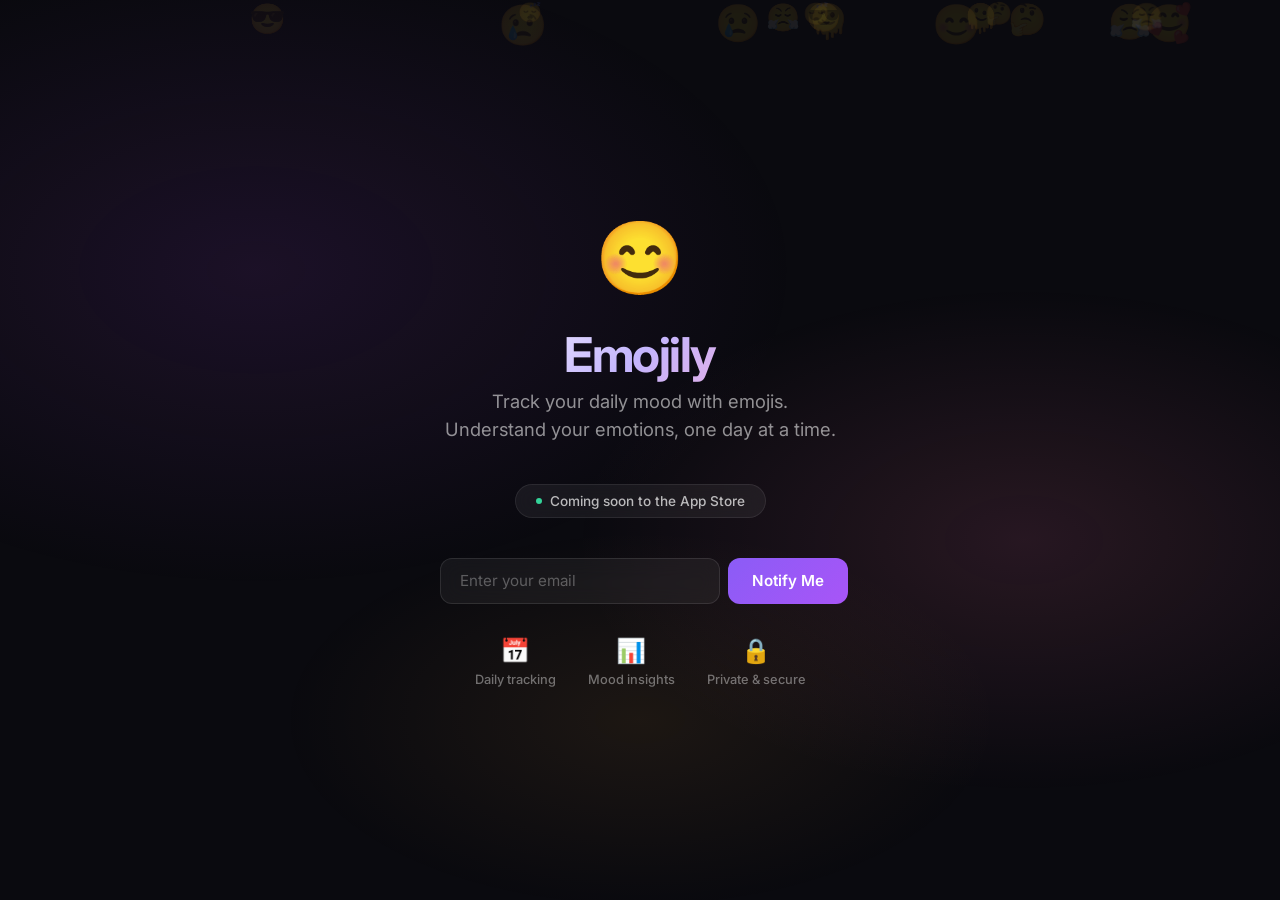
==== index.html @ e1b6c4c5 "Add files via upload" ====
<!DOCTYPE html>
<html lang="en">
<head>
    <meta charset="UTF-8">
    <meta name="viewport" content="width=device-width, initial-scale=1.0">
    <title>Emojily - Coming Soon</title>
    <meta name="description" content="Emojily - Track your daily mood with emojis. Coming soon to the App Store.">
    <link rel="preconnect" href="https://fonts.googleapis.com">
    <link rel="preconnect" href="https://fonts.gstatic.com" crossorigin>
    <link href="https://fonts.googleapis.com/css2?family=Inter:wght@400;500;600;700&display=swap" rel="stylesheet">
    <style>
        * {
            margin: 0;
            padding: 0;
            box-sizing: border-box;
        }

        body {
            font-family: 'Inter', -apple-system, BlinkMacSystemFont, sans-serif;
            min-height: 100vh;
            display: flex;
            align-items: center;
            justify-content: center;
            background: #0a0a0f;
            color: #fff;
            overflow: hidden;
            position: relative;
        }

        .bg-gradient {
            position: fixed;
            inset: 0;
            background:
                radial-gradient(ellipse 60% 50% at 20% 30%, rgba(131, 58, 180, 0.15) 0%, transparent 70%),
                radial-gradient(ellipse 50% 40% at 80% 60%, rgba(253, 121, 168, 0.12) 0%, transparent 70%),
                radial-gradient(ellipse 40% 30% at 50% 80%, rgba(252, 176, 69, 0.08) 0%, transparent 70%);
            z-index: 0;
        }

        .floating-emojis {
            position: fixed;
            inset: 0;
            z-index: 0;
            pointer-events: none;
        }

        .floating-emoji {
            position: absolute;
            font-size: 2rem;
            opacity: 0.08;
            animation: float linear infinite;
        }

        @keyframes float {
            0% {
                transform: translateY(110vh) rotate(0deg);
            }
            100% {
                transform: translateY(-10vh) rotate(360deg);
            }
        }

        .container {
            position: relative;
            z-index: 1;
            text-align: center;
            padding: 2rem;
            max-width: 520px;
        }

        .logo-emoji {
            font-size: 4.5rem;
            margin-bottom: 1.5rem;
            display: inline-block;
            animation: pulse 3s ease-in-out infinite;
        }

        @keyframes pulse {
            0%, 100% { transform: scale(1); }
            50% { transform: scale(1.08); }
        }

        h1 {
            font-size: 3rem;
            font-weight: 700;
            letter-spacing: -0.03em;
            margin-bottom: 0.25rem;
            background: linear-gradient(135deg, #fff 0%, #c4b5fd 50%, #f9a8d4 100%);
            -webkit-background-clip: text;
            -webkit-text-fill-color: transparent;
            background-clip: text;
        }

        .tagline {
            font-size: 1.15rem;
            color: rgba(255, 255, 255, 0.55);
            font-weight: 400;
            margin-bottom: 2.5rem;
            line-height: 1.5;
        }

        .badge {
            display: inline-flex;
            align-items: center;
            gap: 0.5rem;
            padding: 0.5rem 1.25rem;
            border-radius: 100px;
            background: rgba(255, 255, 255, 0.06);
            border: 1px solid rgba(255, 255, 255, 0.08);
            font-size: 0.85rem;
            color: rgba(255, 255, 255, 0.7);
            font-weight: 500;
            margin-bottom: 2.5rem;
            backdrop-filter: blur(10px);
        }

        .badge .dot {
            width: 6px;
            height: 6px;
            border-radius: 50%;
            background: #34d399;
            animation: blink 2s ease-in-out infinite;
        }

        @keyframes blink {
            0%, 100% { opacity: 1; }
            50% { opacity: 0.3; }
        }

        .notify-form {
            display: flex;
            gap: 0.5rem;
            max-width: 400px;
            margin: 0 auto 2rem;
        }

        .notify-form input {
            flex: 1;
            padding: 0.8rem 1.2rem;
            border-radius: 12px;
            border: 1px solid rgba(255, 255, 255, 0.1);
            background: rgba(255, 255, 255, 0.05);
            color: #fff;
            font-size: 0.95rem;
            font-family: inherit;
            outline: none;
            transition: border-color 0.2s, background 0.2s;
            backdrop-filter: blur(10px);
        }

        .notify-form input::placeholder {
            color: rgba(255, 255, 255, 0.3);
        }

        .notify-form input:focus {
            border-color: rgba(196, 181, 253, 0.4);
            background: rgba(255, 255, 255, 0.08);
        }

        .notify-form button {
            padding: 0.8rem 1.5rem;
            border-radius: 12px;
            border: none;
            background: linear-gradient(135deg, #8b5cf6, #a855f7);
            color: #fff;
            font-size: 0.95rem;
            font-weight: 600;
            font-family: inherit;
            cursor: pointer;
            transition: transform 0.15s, box-shadow 0.2s;
            white-space: nowrap;
        }

        .notify-form button:hover {
            transform: translateY(-1px);
            box-shadow: 0 4px 20px rgba(139, 92, 246, 0.4);
        }

        .notify-form button:active {
            transform: translateY(0);
        }

        .features {
            display: flex;
            justify-content: center;
            gap: 2rem;
            margin-top: 0.5rem;
            flex-wrap: wrap;
        }

        .feature {
            display: flex;
            flex-direction: column;
            align-items: center;
            gap: 0.4rem;
        }

        .feature-icon {
            font-size: 1.5rem;
        }

        .feature-text {
            font-size: 0.8rem;
            color: rgba(255, 255, 255, 0.4);
            font-weight: 500;
        }

        .success-msg {
            display: none;
            color: #34d399;
            font-size: 0.9rem;
            margin-bottom: 2rem;
        }

        @media (max-width: 480px) {
            h1 { font-size: 2.2rem; }
            .tagline { font-size: 1rem; }
            .notify-form { flex-direction: column; }
            .features { gap: 1.5rem; }
        }
    </style>
</head>
<body>
    <div class="bg-gradient"></div>
    <div class="floating-emojis" id="floatingEmojis"></div>

    <div class="container">
        <div class="logo-emoji">😊</div>
        <h1>Emojily</h1>
        <p class="tagline">Track your daily mood with emojis.<br>Understand your emotions, one day at a time.</p>

        <div class="badge">
            <span class="dot"></span>
            Coming soon to the App Store
        </div>

        <form class="notify-form" id="notifyForm">
            <input type="email" placeholder="Enter your email" required aria-label="Email address">
            <button type="submit">Notify Me</button>
        </form>

        <p class="success-msg" id="successMsg">You're on the list! We'll let you know when we launch.</p>

        <div class="features">
            <div class="feature">
                <span class="feature-icon">📅</span>
                <span class="feature-text">Daily tracking</span>
            </div>
            <div class="feature">
                <span class="feature-icon">📊</span>
                <span class="feature-text">Mood insights</span>
            </div>
            <div class="feature">
                <span class="feature-icon">🔒</span>
                <span class="feature-text">Private & secure</span>
            </div>
        </div>
    </div>

    <script>
        // Floating background emojis
        const emojis = ['😊', '😴', '😢', '🥰', '😤', '🤔', '😎', '🥳', '😌', '🫠'];
        const container = document.getElementById('floatingEmojis');

        for (let i = 0; i < 15; i++) {
            const el = document.createElement('span');
            el.className = 'floating-emoji';
            el.textContent = emojis[Math.floor(Math.random() * emojis.length)];
            el.style.left = Math.random() * 100 + '%';
            el.style.animationDuration = (15 + Math.random() * 20) + 's';
            el.style.animationDelay = -(Math.random() * 30) + 's';
            el.style.fontSize = (1.2 + Math.random() * 1.5) + 'rem';
            container.appendChild(el);
        }

        // Form handling (client-side only)
        document.getElementById('notifyForm').addEventListener('submit', function(e) {
            e.preventDefault();
            this.style.display = 'none';
            document.getElementById('successMsg').style.display = 'block';
        });
    </script>
</body>
</html>
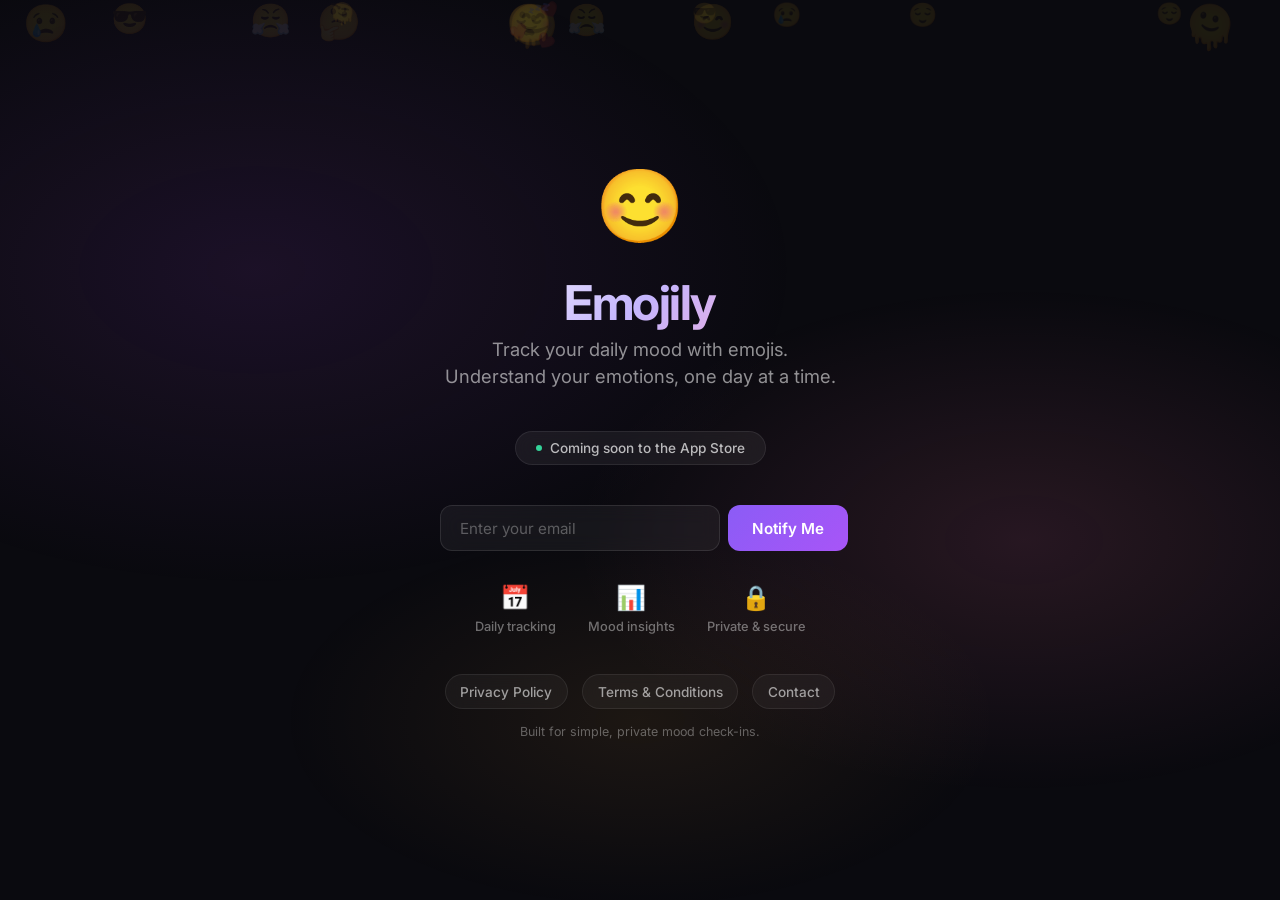
==== commit 6fa3f49a: "Add files via upload" ====
--- a/index.html
+++ b/index.html
@@ -7,7 +7,7 @@
     <meta name="description" content="Emojily - Track your daily mood with emojis. Coming soon to the App Store.">
     <link rel="preconnect" href="https://fonts.googleapis.com">
     <link rel="preconnect" href="https://fonts.gstatic.com" crossorigin>
-    <link href="https://fonts.googleapis.com/css2?family=Inter:wght@400;500;600;700&display=swap" rel="stylesheet">
+    <link href="https://fonts.googleapis.com/css2?family=Inter:wght@400;500;600;700&amp;display=swap" rel="stylesheet">
     <style>
         * {
             margin: 0;
@@ -23,7 +23,8 @@
             justify-content: center;
             background: #0a0a0f;
             color: #fff;
-            overflow: hidden;
+            overflow-x: hidden;
+            overflow-y: auto;
             position: relative;
         }
 
@@ -212,11 +213,45 @@
             margin-bottom: 2rem;
         }
 
+        .legal-links {
+            display: flex;
+            justify-content: center;
+            gap: 0.9rem;
+            margin-top: 2.5rem;
+            flex-wrap: wrap;
+        }
+
+        .legal-link {
+            color: rgba(255, 255, 255, 0.58);
+            text-decoration: none;
+            font-size: 0.85rem;
+            font-weight: 500;
+            padding: 0.55rem 0.9rem;
+            border-radius: 999px;
+            border: 1px solid rgba(255, 255, 255, 0.08);
+            background: rgba(255, 255, 255, 0.04);
+            backdrop-filter: blur(10px);
+            transition: color 0.2s, border-color 0.2s, transform 0.2s;
+        }
+
+        .legal-link:hover {
+            color: rgba(255, 255, 255, 0.88);
+            border-color: rgba(196, 181, 253, 0.28);
+            transform: translateY(-1px);
+        }
+
+        .footer-copy {
+            margin-top: 0.95rem;
+            font-size: 0.78rem;
+            color: rgba(255, 255, 255, 0.34);
+        }
+
         @media (max-width: 480px) {
             h1 { font-size: 2.2rem; }
             .tagline { font-size: 1rem; }
             .notify-form { flex-direction: column; }
             .features { gap: 1.5rem; }
+            .legal-links { margin-top: 2rem; }
         }
     </style>
 </head>
@@ -252,9 +287,16 @@
             </div>
             <div class="feature">
                 <span class="feature-icon">🔒</span>
-                <span class="feature-text">Private & secure</span>
+                <span class="feature-text">Private &amp; secure</span>
             </div>
         </div>
+
+        <div class="legal-links">
+            <a class="legal-link" href="./privacy-policy.html">Privacy Policy</a>
+            <a class="legal-link" href="./terms-and-conditions.html">Terms &amp; Conditions</a>
+            <a class="legal-link" href="mailto:support@Emojily.app">Contact</a>
+        </div>
+        <p class="footer-copy">Built for simple, private mood check-ins.</p>
     </div>
 
     <script>
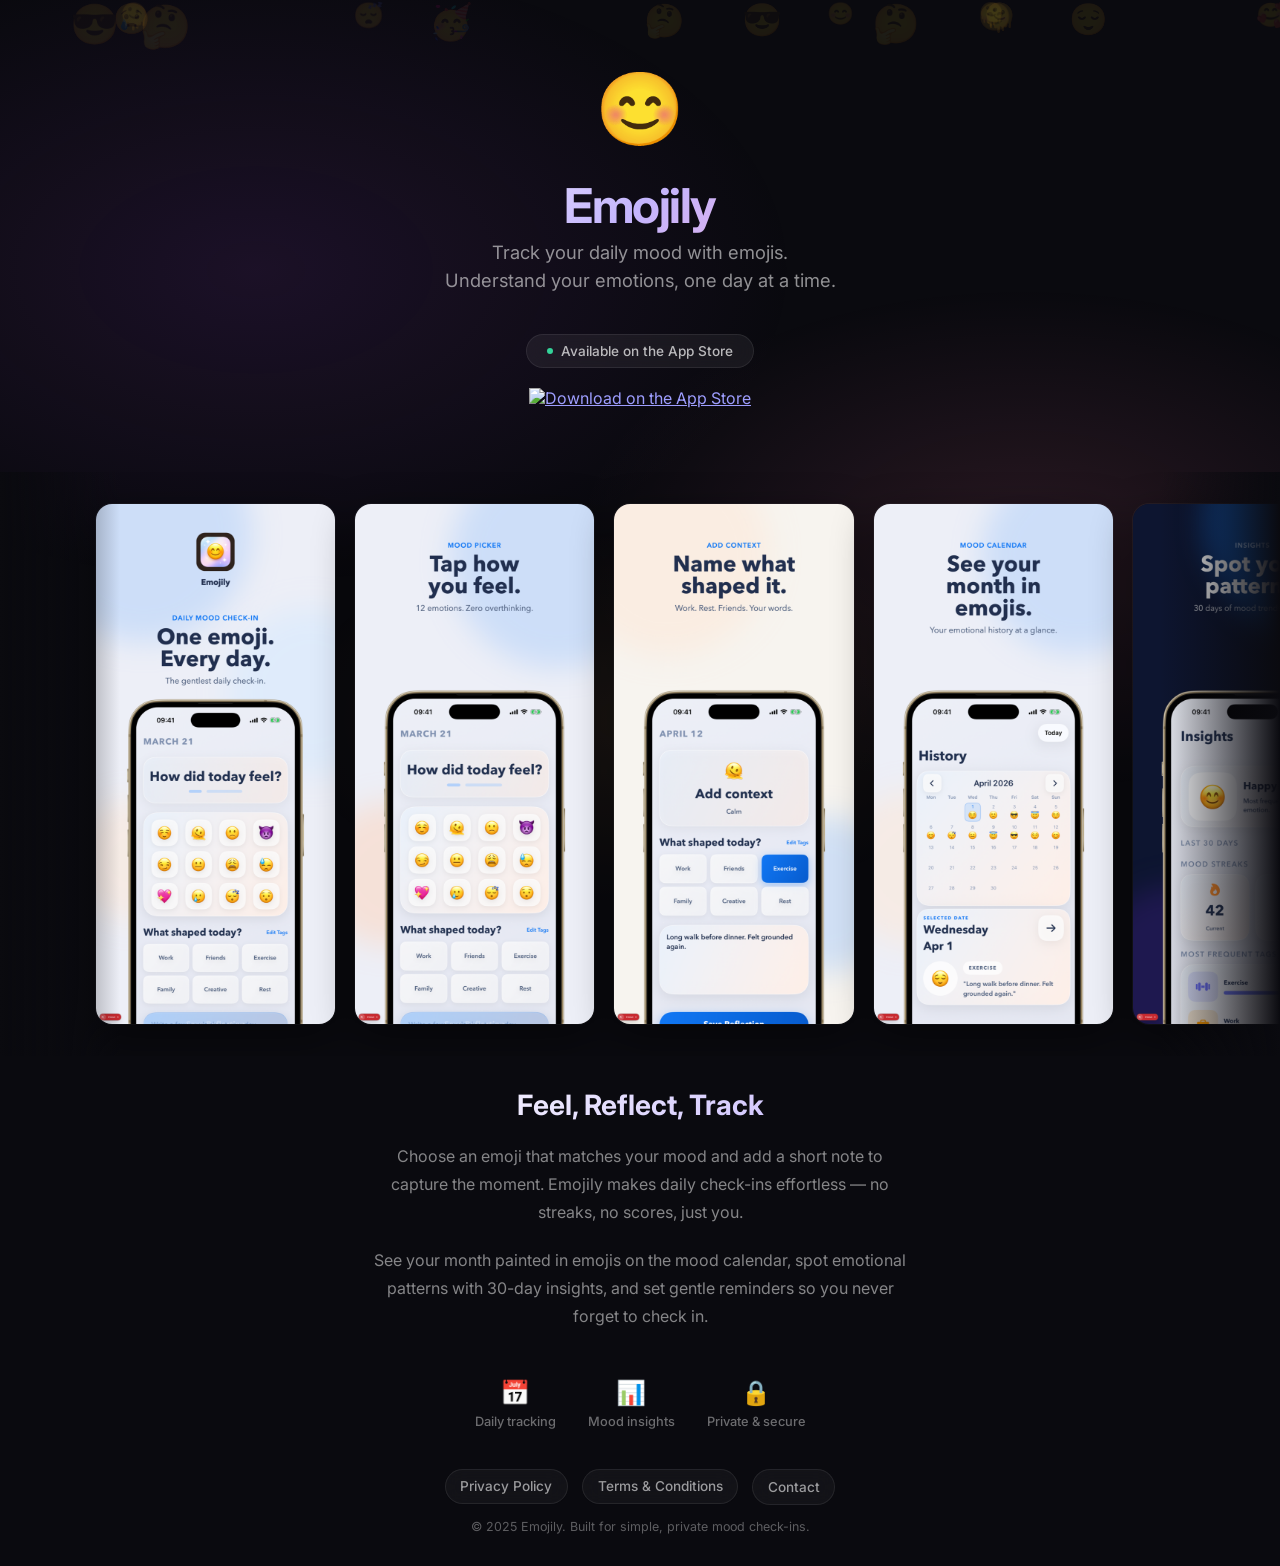
==== commit 4932cc8a: "Add files via upload" ====
--- a/index.html
+++ b/index.html
@@ -3,8 +3,46 @@
 <head>
     <meta charset="UTF-8">
     <meta name="viewport" content="width=device-width, initial-scale=1.0">
-    <title>Emojily - Coming Soon</title>
-    <meta name="description" content="Emojily - Track your daily mood with emojis. Coming soon to the App Store.">
+
+    <!-- Primary SEO -->
+    <title>Emojily — Daily Mood Journal & Emoji Tracker for iOS</title>
+    <meta name="description" content="Track your daily mood with emojis. Emojily is a free iOS mood journal with a mood calendar, 30-day insights, context tags, and gentle reminders. Download on the App Store.">
+    <meta name="keywords" content="mood tracker, mood journal, emoji diary, daily mood, emotional wellness, mood calendar, mood insights, iOS app, mental health, self care, mood logging">
+    <meta name="author" content="Gheorghe Cojocaru">
+    <link rel="canonical" href="https://emojily.app/">
+
+    <!-- Favicons -->
+    <link rel="icon" type="image/png" sizes="32x32" href="./favicon-32.png">
+    <link rel="apple-touch-icon" sizes="180x180" href="./apple-touch-icon.png">
+
+    <!-- Open Graph / Facebook -->
+    <meta property="og:type" content="website">
+    <meta property="og:url" content="https://emojily.app/">
+    <meta property="og:title" content="Emojily — Daily Mood Journal & Emoji Tracker">
+    <meta property="og:description" content="One emoji. Every day. Track your mood with emojis, spot patterns with 30-day insights, and reflect without pressure. Free on the App Store.">
+    <meta property="og:image" content="https://emojily.app/og-image-icon.png">
+    <meta property="og:image:width" content="1024">
+    <meta property="og:image:height" content="1024">
+    <meta property="og:site_name" content="Emojily">
+    <meta property="og:locale" content="en_US">
+
+    <!-- Twitter Card -->
+    <meta name="twitter:card" content="summary">
+    <meta name="twitter:title" content="Emojily — Daily Mood Journal & Emoji Tracker">
+    <meta name="twitter:description" content="One emoji. Every day. Track your mood, spot patterns, reflect without pressure. Free on the App Store.">
+    <meta name="twitter:image" content="https://emojily.app/og-image-icon.png">
+
+    <!-- Apple Smart Banner -->
+    <meta name="apple-itunes-app" content="app-id=6760365865">
+
+    <!-- Theme -->
+    <meta name="theme-color" content="#0a0a0f">
+    <meta name="color-scheme" content="dark">
+
+    <!-- Web manifest -->
+    <link rel="manifest" href="./manifest.json">
+
+    <!-- Preconnect for performance -->
     <link rel="preconnect" href="https://fonts.googleapis.com">
     <link rel="preconnect" href="https://fonts.gstatic.com" crossorigin>
     <link href="https://fonts.googleapis.com/css2?family=Inter:wght@400;500;600;700&amp;display=swap" rel="stylesheet">
@@ -19,8 +57,8 @@
             font-family: 'Inter', -apple-system, BlinkMacSystemFont, sans-serif;
             min-height: 100vh;
             display: flex;
+            flex-direction: column;
             align-items: center;
-            justify-content: center;
             background: #0a0a0f;
             color: #fff;
             overflow-x: hidden;
@@ -65,8 +103,9 @@
             position: relative;
             z-index: 1;
             text-align: center;
-            padding: 2rem;
-            max-width: 520px;
+            padding: 4rem 2rem 2rem;
+            max-width: 720px;
+            width: 100%;
         }
 
         .logo-emoji {
@@ -111,7 +150,7 @@
             font-size: 0.85rem;
             color: rgba(255, 255, 255, 0.7);
             font-weight: 500;
-            margin-bottom: 2.5rem;
+            margin-bottom: 1.25rem;
             backdrop-filter: blur(10px);
         }
 
@@ -128,57 +167,23 @@
             50% { opacity: 0.3; }
         }
 
-        .notify-form {
-            display: flex;
-            gap: 0.5rem;
-            max-width: 400px;
-            margin: 0 auto 2rem;
-        }
-
-        .notify-form input {
-            flex: 1;
-            padding: 0.8rem 1.2rem;
-            border-radius: 12px;
-            border: 1px solid rgba(255, 255, 255, 0.1);
-            background: rgba(255, 255, 255, 0.05);
-            color: #fff;
-            font-size: 0.95rem;
-            font-family: inherit;
-            outline: none;
-            transition: border-color 0.2s, background 0.2s;
-            backdrop-filter: blur(10px);
-        }
-
-        .notify-form input::placeholder {
-            color: rgba(255, 255, 255, 0.3);
-        }
-
-        .notify-form input:focus {
-            border-color: rgba(196, 181, 253, 0.4);
-            background: rgba(255, 255, 255, 0.08);
-        }
-
-        .notify-form button {
-            padding: 0.8rem 1.5rem;
-            border-radius: 12px;
-            border: none;
-            background: linear-gradient(135deg, #8b5cf6, #a855f7);
-            color: #fff;
-            font-size: 0.95rem;
-            font-weight: 600;
-            font-family: inherit;
-            cursor: pointer;
-            transition: transform 0.15s, box-shadow 0.2s;
-            white-space: nowrap;
-        }
-
-        .notify-form button:hover {
-            transform: translateY(-1px);
-            box-shadow: 0 4px 20px rgba(139, 92, 246, 0.4);
-        }
-
-        .notify-form button:active {
+        .app-store-link {
+            display: inline-block;
+            margin-bottom: 2rem;
+            transition: transform 0.15s, opacity 0.2s;
+        }
+
+        .app-store-link:hover {
+            transform: translateY(-2px);
+            opacity: 0.9;
+        }
+
+        .app-store-link:active {
             transform: translateY(0);
+        }
+
+        .app-store-link img {
+            height: 54px;
         }
 
         .features {
@@ -206,12 +211,6 @@
             font-weight: 500;
         }
 
-        .success-msg {
-            display: none;
-            color: #34d399;
-            font-size: 0.9rem;
-            margin-bottom: 2rem;
-        }
 
         .legal-links {
             display: flex;
@@ -246,58 +245,227 @@
             color: rgba(255, 255, 255, 0.34);
         }
 
+        /* Screenshots section — breaks out of .container to go full-width */
+        .screenshots-wrapper {
+            position: relative;
+            width: 100vw;
+            left: 50%;
+            transform: translateX(-50%);
+            margin: 2rem 0 0;
+        }
+
+        .screenshots-wrapper::before,
+        .screenshots-wrapper::after {
+            content: '';
+            position: absolute;
+            top: 0;
+            bottom: 0;
+            width: 120px;
+            z-index: 2;
+            pointer-events: none;
+        }
+
+        .screenshots-wrapper::before {
+            left: 0;
+            background: linear-gradient(to right, #0a0a0f 0%, transparent 100%);
+        }
+
+        .screenshots-wrapper::after {
+            right: 0;
+            background: linear-gradient(to left, #0a0a0f 0%, transparent 100%);
+        }
+
+        .screenshots {
+            overflow-x: auto;
+            -webkit-overflow-scrolling: touch;
+            scrollbar-width: none;
+            padding: 2rem 0;
+        }
+
+        .screenshots::-webkit-scrollbar {
+            display: none;
+        }
+
+        .screenshots-track {
+            display: flex;
+            gap: 1.25rem;
+            padding: 0 6rem;
+            width: max-content;
+            margin: 0 auto;
+        }
+
+        .screenshots-track img {
+            height: 520px;
+            width: auto;
+            border-radius: 16px;
+            flex-shrink: 0;
+            box-shadow: 0 12px 40px rgba(0, 0, 0, 0.45), 0 0 0 1px rgba(255, 255, 255, 0.05);
+            transition: transform 0.3s ease, box-shadow 0.3s ease;
+        }
+
+        .screenshots-track img:hover {
+            transform: scale(1.03) translateY(-4px);
+            box-shadow: 0 20px 60px rgba(0, 0, 0, 0.55), 0 0 0 1px rgba(255, 255, 255, 0.08);
+        }
+
+        /* Description section */
+        .app-description {
+            margin: 2rem 0 3rem;
+            text-align: center;
+            max-width: 540px;
+            margin-left: auto;
+            margin-right: auto;
+        }
+
+        .app-description h2 {
+            font-size: 1.75rem;
+            font-weight: 700;
+            margin-bottom: 1.25rem;
+            background: linear-gradient(135deg, #fff 0%, #c4b5fd 100%);
+            -webkit-background-clip: text;
+            -webkit-text-fill-color: transparent;
+            background-clip: text;
+        }
+
+        .app-description p {
+            font-size: 1rem;
+            line-height: 1.75;
+            color: rgba(255, 255, 255, 0.5);
+            margin-bottom: 1.25rem;
+        }
+
+        .app-description p:last-child {
+            margin-bottom: 0;
+        }
+
+        @media (max-width: 768px) {
+            .screenshots-track img {
+                height: 420px;
+            }
+            .screenshots-track {
+                padding: 0 3rem;
+            }
+            .screenshots-wrapper::before,
+            .screenshots-wrapper::after {
+                width: 60px;
+            }
+        }
+
         @media (max-width: 480px) {
             h1 { font-size: 2.2rem; }
             .tagline { font-size: 1rem; }
-            .notify-form { flex-direction: column; }
             .features { gap: 1.5rem; }
             .legal-links { margin-top: 2rem; }
+            .screenshots-track img {
+                height: 360px;
+            }
+            .screenshots-track {
+                gap: 1rem;
+                padding: 0 2rem;
+            }
+            .screenshots-wrapper::before,
+            .screenshots-wrapper::after {
+                width: 40px;
+            }
         }
     </style>
 </head>
 <body>
-    <div class="bg-gradient"></div>
-    <div class="floating-emojis" id="floatingEmojis"></div>
-
-    <div class="container">
-        <div class="logo-emoji">😊</div>
-        <h1>Emojily</h1>
-        <p class="tagline">Track your daily mood with emojis.<br>Understand your emotions, one day at a time.</p>
-
-        <div class="badge">
-            <span class="dot"></span>
-            Coming soon to the App Store
-        </div>
-
-        <form class="notify-form" id="notifyForm">
-            <input type="email" placeholder="Enter your email" required aria-label="Email address">
-            <button type="submit">Notify Me</button>
-        </form>
-
-        <p class="success-msg" id="successMsg">You're on the list! We'll let you know when we launch.</p>
-
-        <div class="features">
+    <div class="bg-gradient" aria-hidden="true"></div>
+    <div class="floating-emojis" id="floatingEmojis" aria-hidden="true"></div>
+
+    <main class="container">
+        <header>
+            <div class="logo-emoji" role="img" aria-label="Emojily app logo">😊</div>
+            <h1>Emojily</h1>
+            <p class="tagline">Track your daily mood with emojis.<br>Understand your emotions, one day at a time.</p>
+
+            <div class="badge" aria-label="App status">
+                <span class="dot" aria-hidden="true"></span>
+                Available on the App Store
+            </div>
+            <br>
+            <a class="app-store-link" href="https://apps.apple.com/us/app/emojily-feel-reflect-track/id6760365865" target="_blank" rel="noopener noreferrer" aria-label="Download Emojily on the App Store">
+                <img src="https://tools.applemediaservices.com/api/badges/download-on-the-app-store/black/en-us?size=250x83&amp;releaseDate=1702944000" alt="Download on the App Store">
+            </a>
+        </header>
+
+        <section class="screenshots-wrapper" aria-label="App screenshots">
+            <div class="screenshots">
+                <div class="screenshots-track">
+                    <img src="./screenshots/01-hero.png" alt="Emojily — One emoji, every day. The gentlest daily mood check-in for iOS" loading="lazy" width="644" height="1400">
+                    <img src="./screenshots/02-mood-picker.png" alt="Emojily mood picker — tap how you feel with 12 emotions and zero overthinking" loading="lazy" width="644" height="1400">
+                    <img src="./screenshots/03-context.png" alt="Emojily context tags — name what shaped your day with tags like Work, Friends, or Exercise" loading="lazy" width="644" height="1400">
+                    <img src="./screenshots/04-calendar.png" alt="Emojily mood calendar — see your month painted in emojis at a glance" loading="lazy" width="644" height="1400">
+                    <img src="./screenshots/05-insights.png" alt="Emojily insights — spot your emotional patterns with 30 days of mood trends" loading="lazy" width="644" height="1400">
+                    <img src="./screenshots/06-reminders.png" alt="Emojily daily reminders — a gentle nudge at your chosen time to check in" loading="lazy" width="644" height="1400">
+                </div>
+            </div>
+        </section>
+
+        <section class="app-description">
+            <h2>Feel, Reflect, Track</h2>
+            <p>Choose an emoji that matches your mood and add a short note to capture the moment. Emojily makes daily check-ins effortless — no streaks, no scores, just you.</p>
+            <p>See your month painted in emojis on the mood calendar, spot emotional patterns with 30-day insights, and set gentle reminders so you never forget to check in.</p>
+        </section>
+
+        <section class="features" aria-label="Key features">
             <div class="feature">
-                <span class="feature-icon">📅</span>
+                <span class="feature-icon" aria-hidden="true">📅</span>
                 <span class="feature-text">Daily tracking</span>
             </div>
             <div class="feature">
-                <span class="feature-icon">📊</span>
+                <span class="feature-icon" aria-hidden="true">📊</span>
                 <span class="feature-text">Mood insights</span>
             </div>
             <div class="feature">
-                <span class="feature-icon">🔒</span>
+                <span class="feature-icon" aria-hidden="true">🔒</span>
                 <span class="feature-text">Private &amp; secure</span>
             </div>
-        </div>
-
-        <div class="legal-links">
-            <a class="legal-link" href="./privacy-policy.html">Privacy Policy</a>
-            <a class="legal-link" href="./terms-and-conditions.html">Terms &amp; Conditions</a>
-            <a class="legal-link" href="mailto:support@Emojily.app">Contact</a>
-        </div>
-        <p class="footer-copy">Built for simple, private mood check-ins.</p>
-    </div>
+        </section>
+
+        <footer>
+            <nav class="legal-links" aria-label="Legal">
+                <a class="legal-link" href="./privacy-policy.html">Privacy Policy</a>
+                <a class="legal-link" href="./terms-and-conditions.html">Terms &amp; Conditions</a>
+                <a class="legal-link" href="mailto:support@Emojily.app">Contact</a>
+            </nav>
+            <p class="footer-copy">&copy; 2025 Emojily. Built for simple, private mood check-ins.</p>
+        </footer>
+    </main>
+
+    <!-- Structured Data: SoftwareApplication -->
+    <script type="application/ld+json">
+    {
+        "@context": "https://schema.org",
+        "@type": "SoftwareApplication",
+        "name": "Emojily: Feel, Reflect & Track",
+        "alternateName": "Emojily",
+        "description": "Track your daily mood with emojis. A gentle mood journal with a mood calendar, 30-day insights, context tags, and daily reminders.",
+        "applicationCategory": "HealthApplication",
+        "operatingSystem": "iOS",
+        "url": "https://emojily.app/",
+        "installUrl": "https://apps.apple.com/us/app/emojily-feel-reflect-track/id6760365865",
+        "screenshot": [
+            "https://emojily.app/screenshots/01-hero.png",
+            "https://emojily.app/screenshots/02-mood-picker.png",
+            "https://emojily.app/screenshots/04-calendar.png",
+            "https://emojily.app/screenshots/05-insights.png"
+        ],
+        "image": "https://emojily.app/og-image-icon.png",
+        "offers": {
+            "@type": "Offer",
+            "price": "0",
+            "priceCurrency": "USD"
+        },
+        "author": {
+            "@type": "Person",
+            "name": "Gheorghe Cojocaru"
+        },
+        "inLanguage": ["en", "ca", "de", "es", "fr", "it", "nl", "pl", "pt-BR", "ro", "ru", "sv", "tr", "uk"],
+        "featureList": "Mood Calendar, 30-Day Insights, Context Tags, Daily Notes, Daily Reminders, Mood Export, Weekly Summary, Privacy First"
+    }
+    </script>
 
     <script>
         // Floating background emojis
@@ -314,13 +482,6 @@
             el.style.fontSize = (1.2 + Math.random() * 1.5) + 'rem';
             container.appendChild(el);
         }
-
-        // Form handling (client-side only)
-        document.getElementById('notifyForm').addEventListener('submit', function(e) {
-            e.preventDefault();
-            this.style.display = 'none';
-            document.getElementById('successMsg').style.display = 'block';
-        });
     </script>
 </body>
 </html>
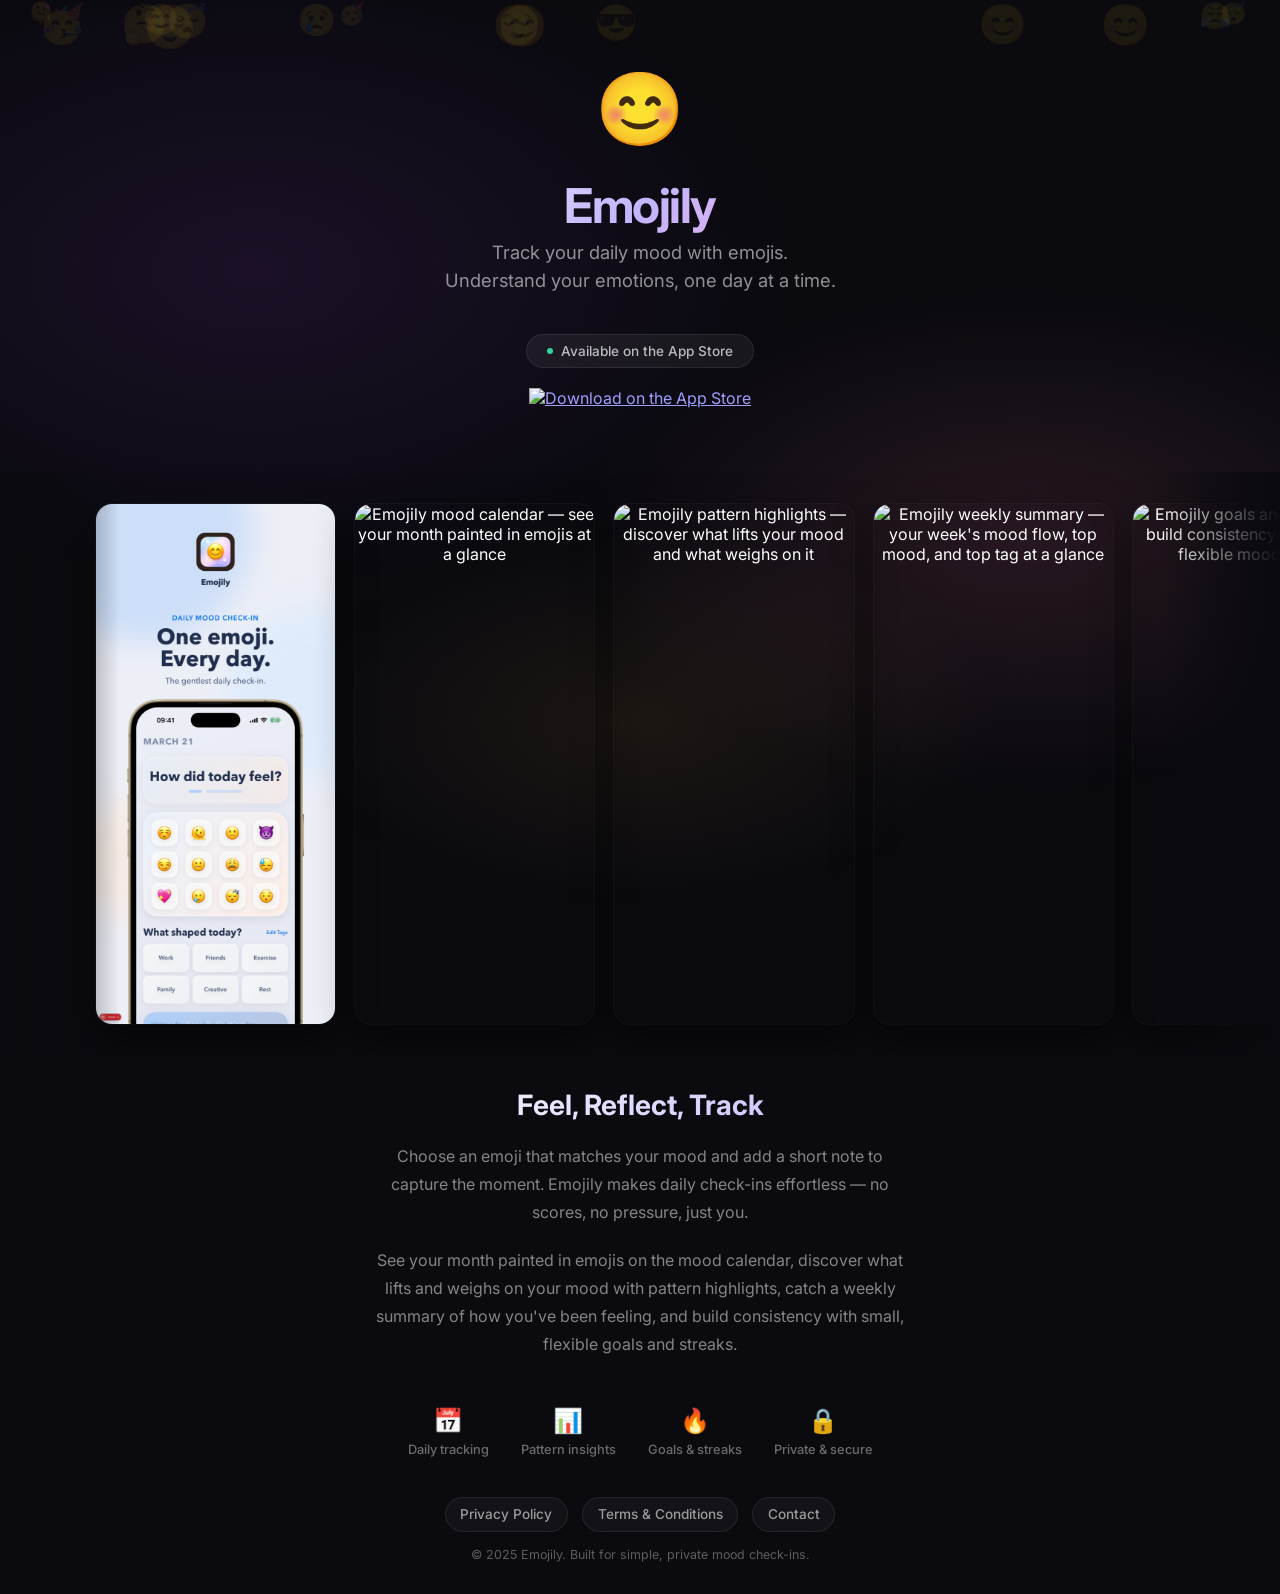
==== commit af82aa06: "Add files via upload" ====
--- a/index.html
+++ b/index.html
@@ -6,8 +6,8 @@
 
     <!-- Primary SEO -->
     <title>Emojily — Daily Mood Journal & Emoji Tracker for iOS</title>
-    <meta name="description" content="Track your daily mood with emojis. Emojily is a free iOS mood journal with a mood calendar, 30-day insights, context tags, and gentle reminders. Download on the App Store.">
-    <meta name="keywords" content="mood tracker, mood journal, emoji diary, daily mood, emotional wellness, mood calendar, mood insights, iOS app, mental health, self care, mood logging">
+    <meta name="description" content="Track your daily mood with emojis. Emojily is a free iOS mood journal with a mood calendar, pattern insights, weekly summaries, goals &amp; streaks, and gentle reminders. Download on the App Store.">
+    <meta name="keywords" content="mood tracker, mood journal, emoji diary, daily mood, emotional wellness, mood calendar, mood insights, mood streaks, iOS app, mental health, self care, mood logging">
     <meta name="author" content="Gheorghe Cojocaru">
     <link rel="canonical" href="https://emojily.app/">
 
@@ -19,7 +19,7 @@
     <meta property="og:type" content="website">
     <meta property="og:url" content="https://emojily.app/">
     <meta property="og:title" content="Emojily — Daily Mood Journal & Emoji Tracker">
-    <meta property="og:description" content="One emoji. Every day. Track your mood with emojis, spot patterns with 30-day insights, and reflect without pressure. Free on the App Store.">
+    <meta property="og:description" content="One emoji. Every day. Track your mood with emojis, spot patterns, build streaks, and reflect without pressure. Free on the App Store.">
     <meta property="og:image" content="https://emojily.app/og-image-icon.png">
     <meta property="og:image:width" content="1024">
     <meta property="og:image:height" content="1024">
@@ -29,7 +29,7 @@
     <!-- Twitter Card -->
     <meta name="twitter:card" content="summary">
     <meta name="twitter:title" content="Emojily — Daily Mood Journal & Emoji Tracker">
-    <meta name="twitter:description" content="One emoji. Every day. Track your mood, spot patterns, reflect without pressure. Free on the App Store.">
+    <meta name="twitter:description" content="One emoji. Every day. Track your mood, spot patterns, build streaks, reflect without pressure. Free on the App Store.">
     <meta name="twitter:image" content="https://emojily.app/og-image-icon.png">
 
     <!-- Apple Smart Banner -->
@@ -394,19 +394,19 @@
             <div class="screenshots">
                 <div class="screenshots-track">
                     <img src="./screenshots/01-hero.png" alt="Emojily — One emoji, every day. The gentlest daily mood check-in for iOS" loading="lazy" width="644" height="1400">
-                    <img src="./screenshots/02-mood-picker.png" alt="Emojily mood picker — tap how you feel with 12 emotions and zero overthinking" loading="lazy" width="644" height="1400">
-                    <img src="./screenshots/03-context.png" alt="Emojily context tags — name what shaped your day with tags like Work, Friends, or Exercise" loading="lazy" width="644" height="1400">
-                    <img src="./screenshots/04-calendar.png" alt="Emojily mood calendar — see your month painted in emojis at a glance" loading="lazy" width="644" height="1400">
-                    <img src="./screenshots/05-insights.png" alt="Emojily insights — spot your emotional patterns with 30 days of mood trends" loading="lazy" width="644" height="1400">
-                    <img src="./screenshots/06-reminders.png" alt="Emojily daily reminders — a gentle nudge at your chosen time to check in" loading="lazy" width="644" height="1400">
+                    <img src="./screenshots/02-calendar.png" alt="Emojily mood calendar — see your month painted in emojis at a glance" loading="lazy" width="644" height="1400">
+                    <img src="./screenshots/03-patterns.png" alt="Emojily pattern highlights — discover what lifts your mood and what weighs on it" loading="lazy" width="644" height="1400">
+                    <img src="./screenshots/04-weekly-summary.png" alt="Emojily weekly summary — your week's mood flow, top mood, and top tag at a glance" loading="lazy" width="644" height="1400">
+                    <img src="./screenshots/05-goals-streaks.png" alt="Emojily goals and streaks — build consistency with small, flexible mood goals" loading="lazy" width="644" height="1400">
+                    <img src="./screenshots/06-privacy.png" alt="Emojily privacy — your mood data never leaves your iCloud, no servers, no accounts" loading="lazy" width="644" height="1400">
                 </div>
             </div>
         </section>
 
         <section class="app-description">
             <h2>Feel, Reflect, Track</h2>
-            <p>Choose an emoji that matches your mood and add a short note to capture the moment. Emojily makes daily check-ins effortless — no streaks, no scores, just you.</p>
-            <p>See your month painted in emojis on the mood calendar, spot emotional patterns with 30-day insights, and set gentle reminders so you never forget to check in.</p>
+            <p>Choose an emoji that matches your mood and add a short note to capture the moment. Emojily makes daily check-ins effortless — no scores, no pressure, just you.</p>
+            <p>See your month painted in emojis on the mood calendar, discover what lifts and weighs on your mood with pattern highlights, catch a weekly summary of how you've been feeling, and build consistency with small, flexible goals and streaks.</p>
         </section>
 
         <section class="features" aria-label="Key features">
@@ -416,7 +416,11 @@
             </div>
             <div class="feature">
                 <span class="feature-icon" aria-hidden="true">📊</span>
-                <span class="feature-text">Mood insights</span>
+                <span class="feature-text">Pattern insights</span>
+            </div>
+            <div class="feature">
+                <span class="feature-icon" aria-hidden="true">🔥</span>
+                <span class="feature-text">Goals &amp; streaks</span>
             </div>
             <div class="feature">
                 <span class="feature-icon" aria-hidden="true">🔒</span>
@@ -441,16 +445,16 @@
         "@type": "SoftwareApplication",
         "name": "Emojily: Feel, Reflect & Track",
         "alternateName": "Emojily",
-        "description": "Track your daily mood with emojis. A gentle mood journal with a mood calendar, 30-day insights, context tags, and daily reminders.",
+        "description": "Track your daily mood with emojis. A gentle mood journal with a mood calendar, pattern insights, weekly summaries, and goals and streaks.",
         "applicationCategory": "HealthApplication",
         "operatingSystem": "iOS",
         "url": "https://emojily.app/",
         "installUrl": "https://apps.apple.com/us/app/emojily-feel-reflect-track/id6760365865",
         "screenshot": [
             "https://emojily.app/screenshots/01-hero.png",
-            "https://emojily.app/screenshots/02-mood-picker.png",
-            "https://emojily.app/screenshots/04-calendar.png",
-            "https://emojily.app/screenshots/05-insights.png"
+            "https://emojily.app/screenshots/02-calendar.png",
+            "https://emojily.app/screenshots/04-weekly-summary.png",
+            "https://emojily.app/screenshots/05-goals-streaks.png"
         ],
         "image": "https://emojily.app/og-image-icon.png",
         "offers": {
@@ -463,7 +467,7 @@
             "name": "Gheorghe Cojocaru"
         },
         "inLanguage": ["en", "ca", "de", "es", "fr", "it", "nl", "pl", "pt-BR", "ro", "ru", "sv", "tr", "uk"],
-        "featureList": "Mood Calendar, 30-Day Insights, Context Tags, Daily Notes, Daily Reminders, Mood Export, Weekly Summary, Privacy First"
+        "featureList": "Mood Calendar, Pattern Highlights, Context Tags, Daily Notes, Daily Reminders, Mood Export, Weekly Summary, Goals and Streaks, Privacy First"
     }
     </script>
 
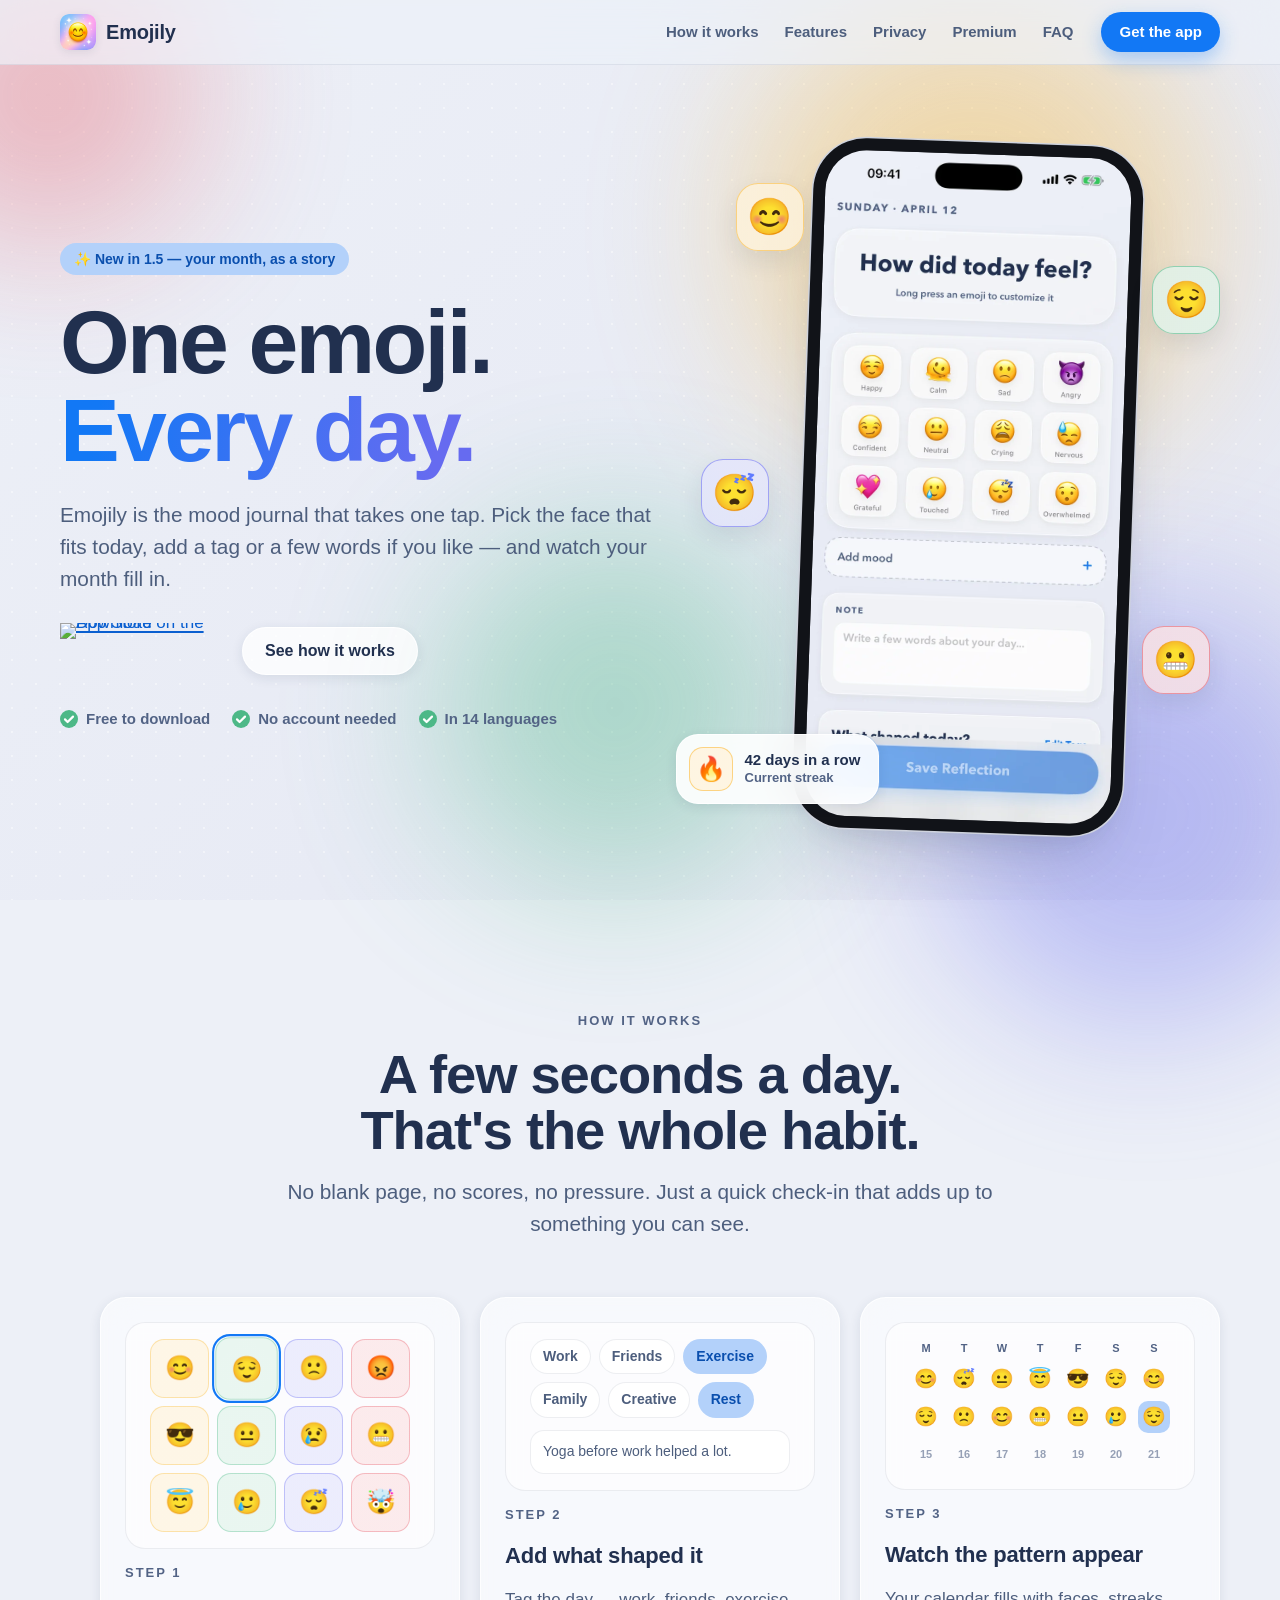
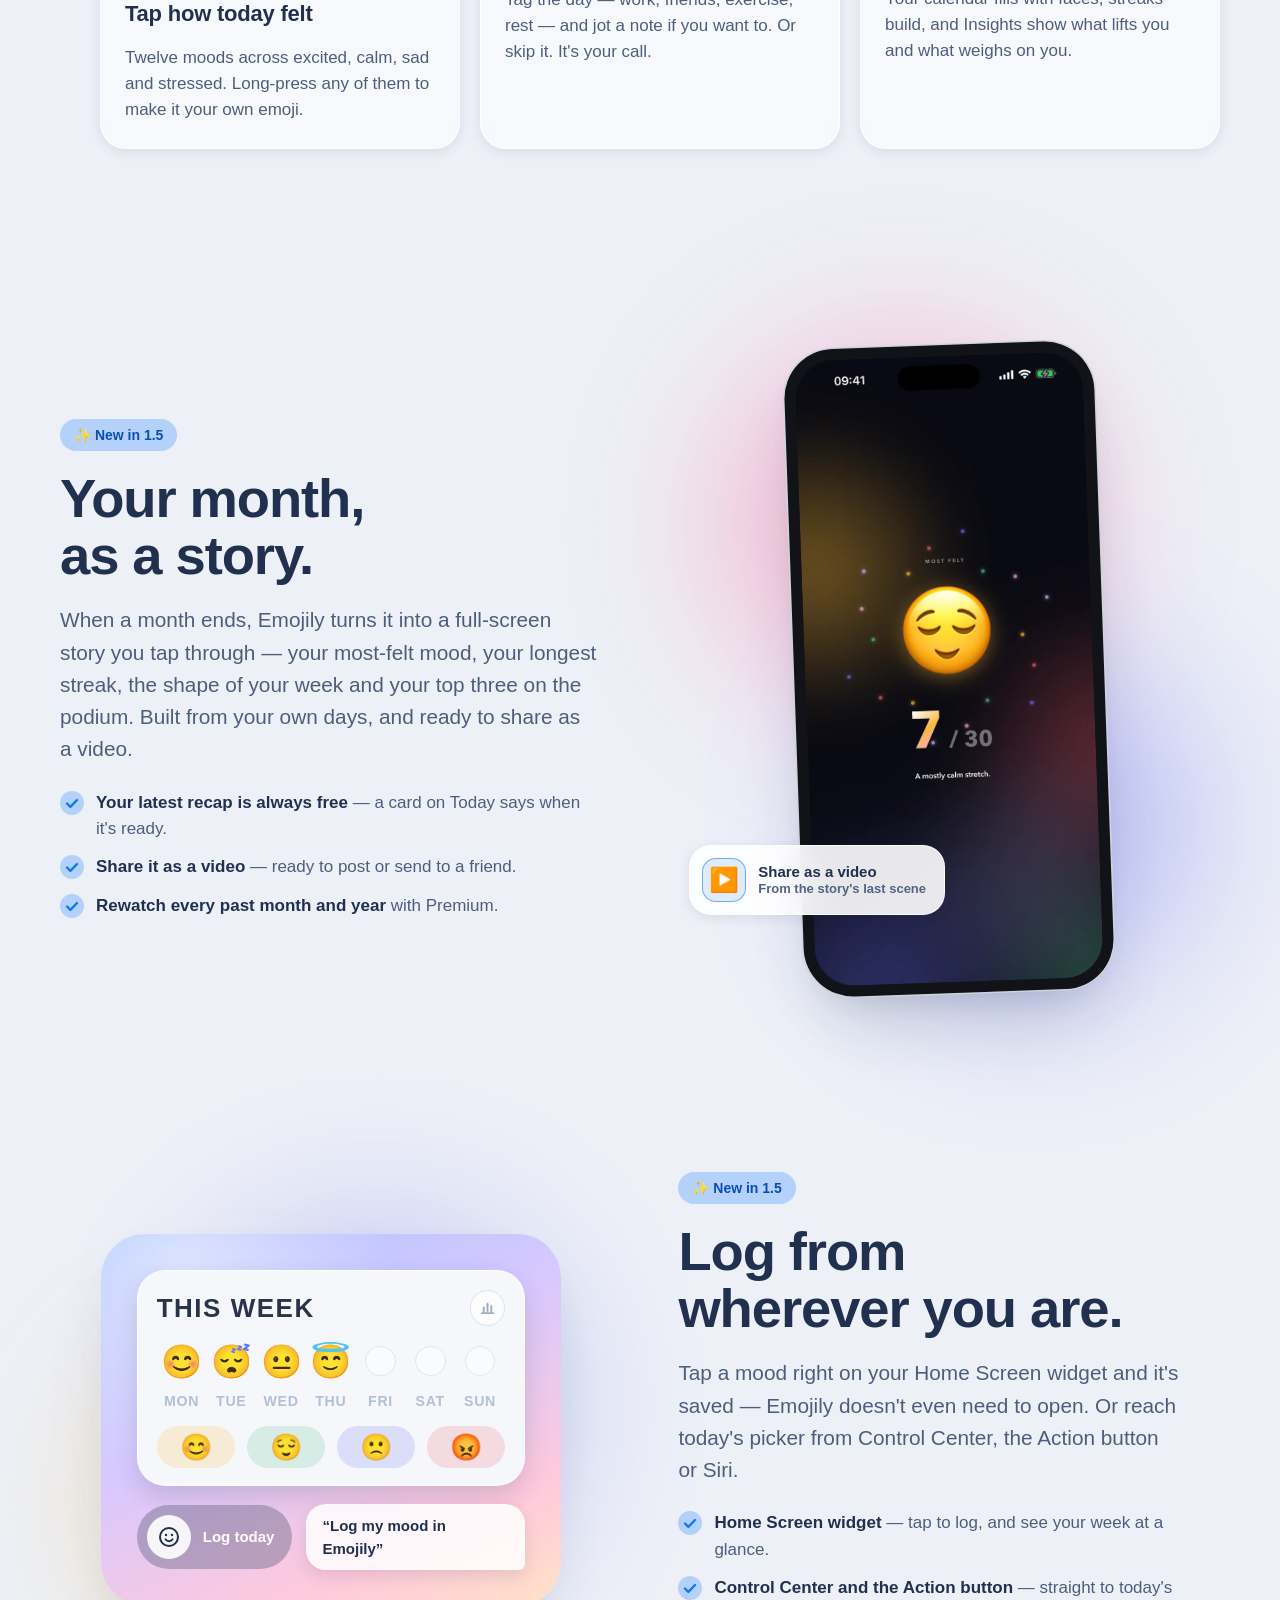
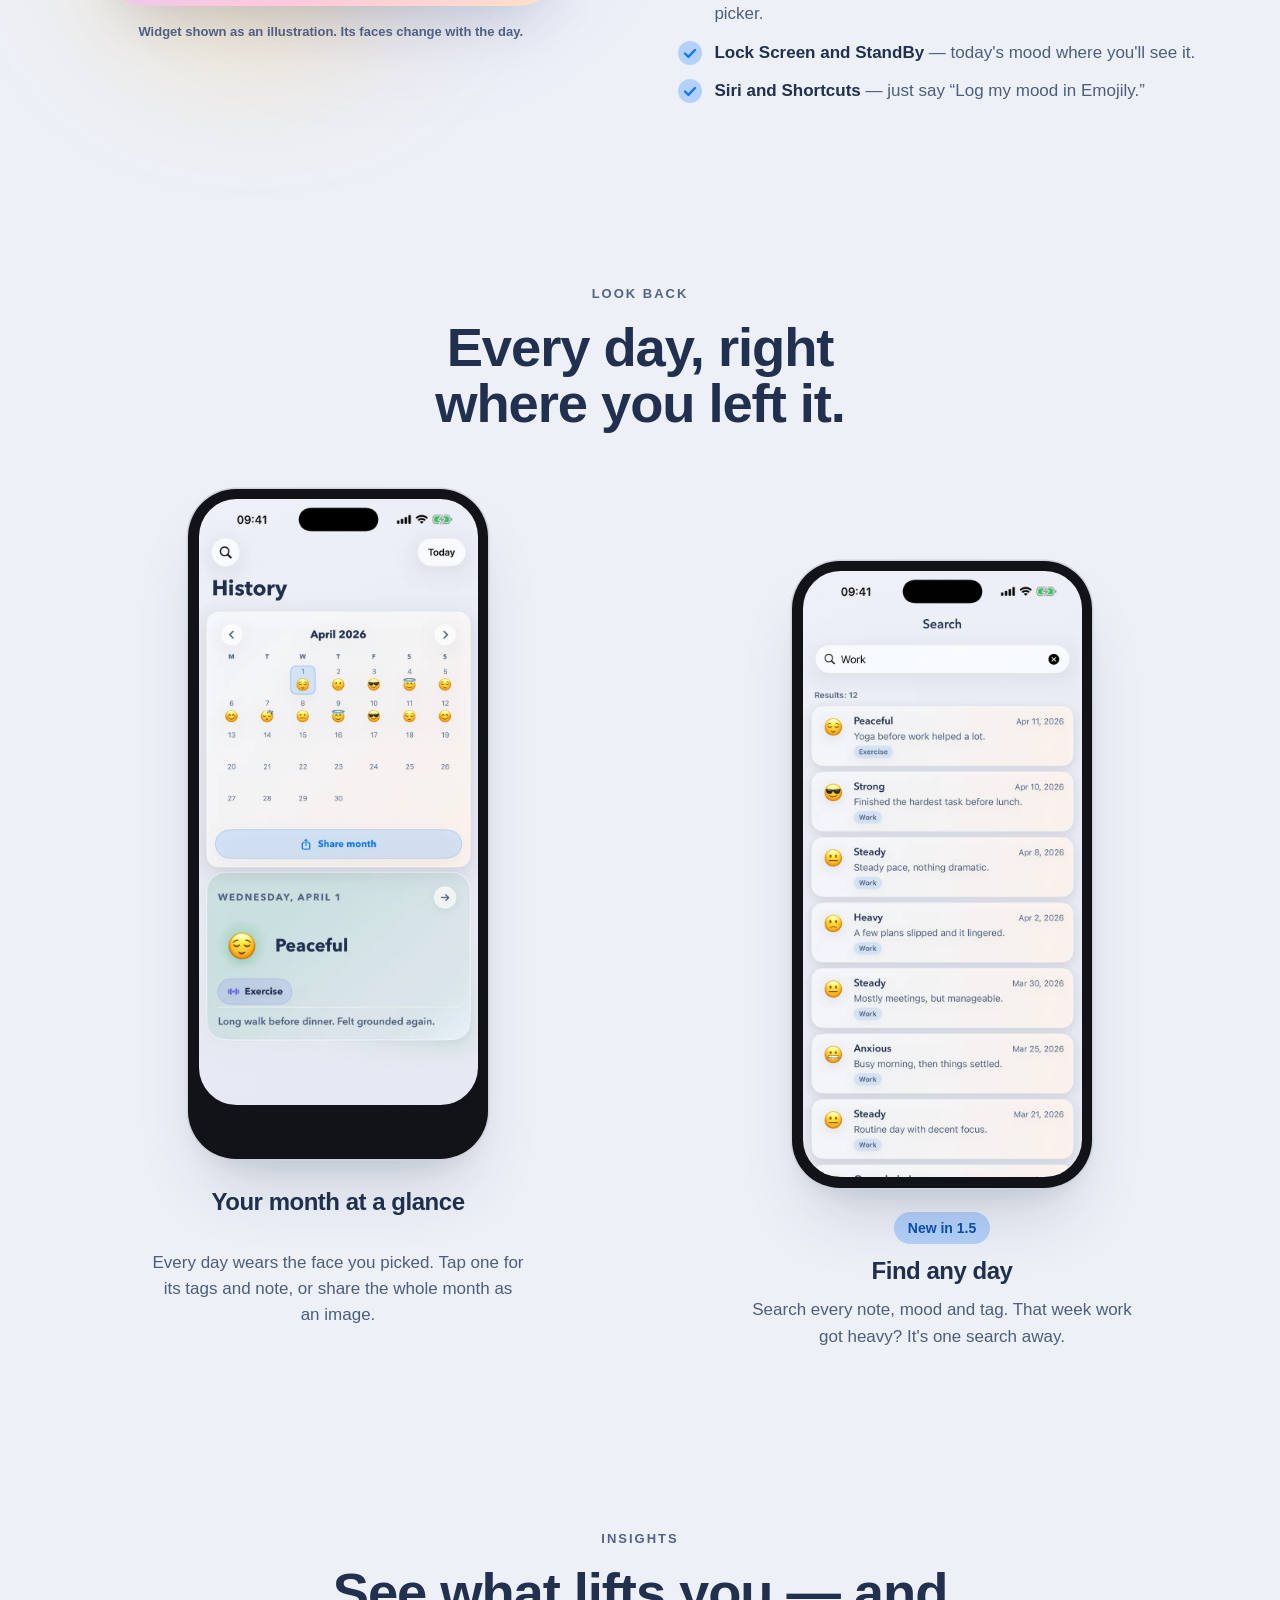
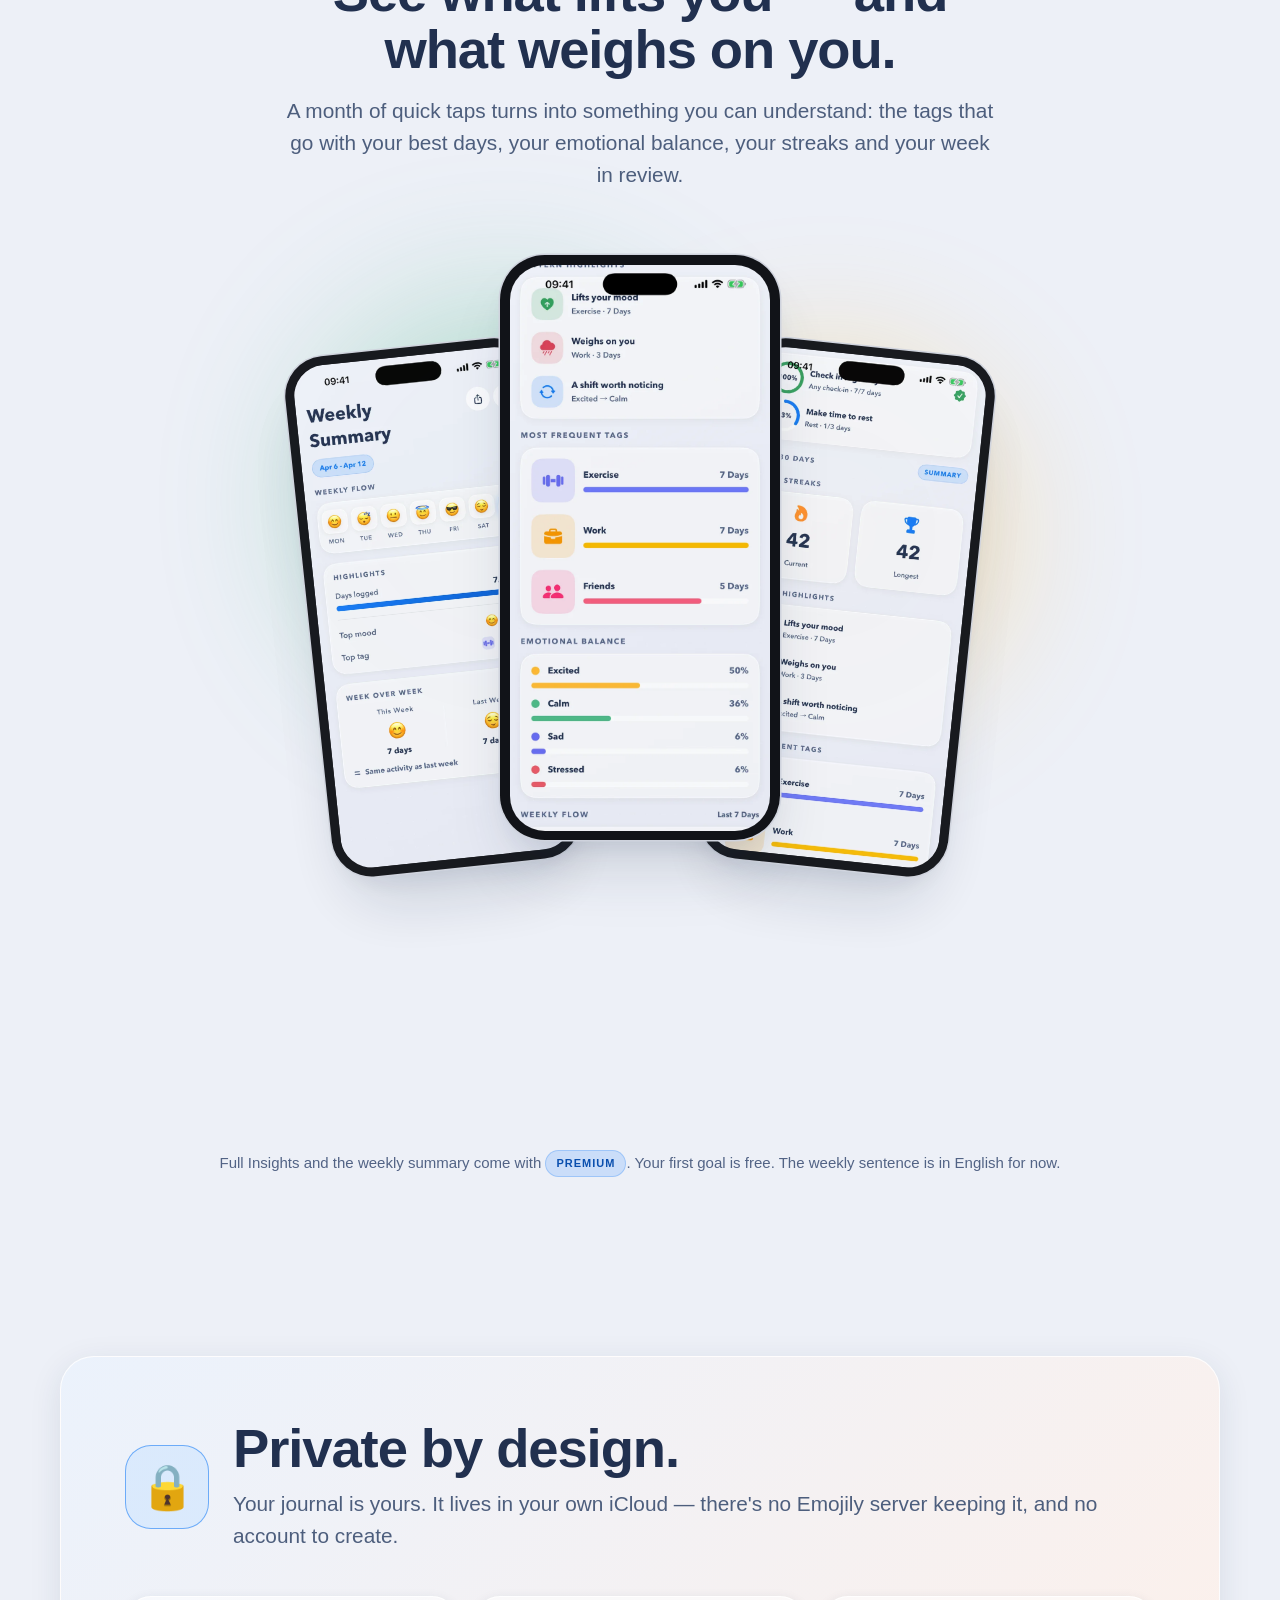
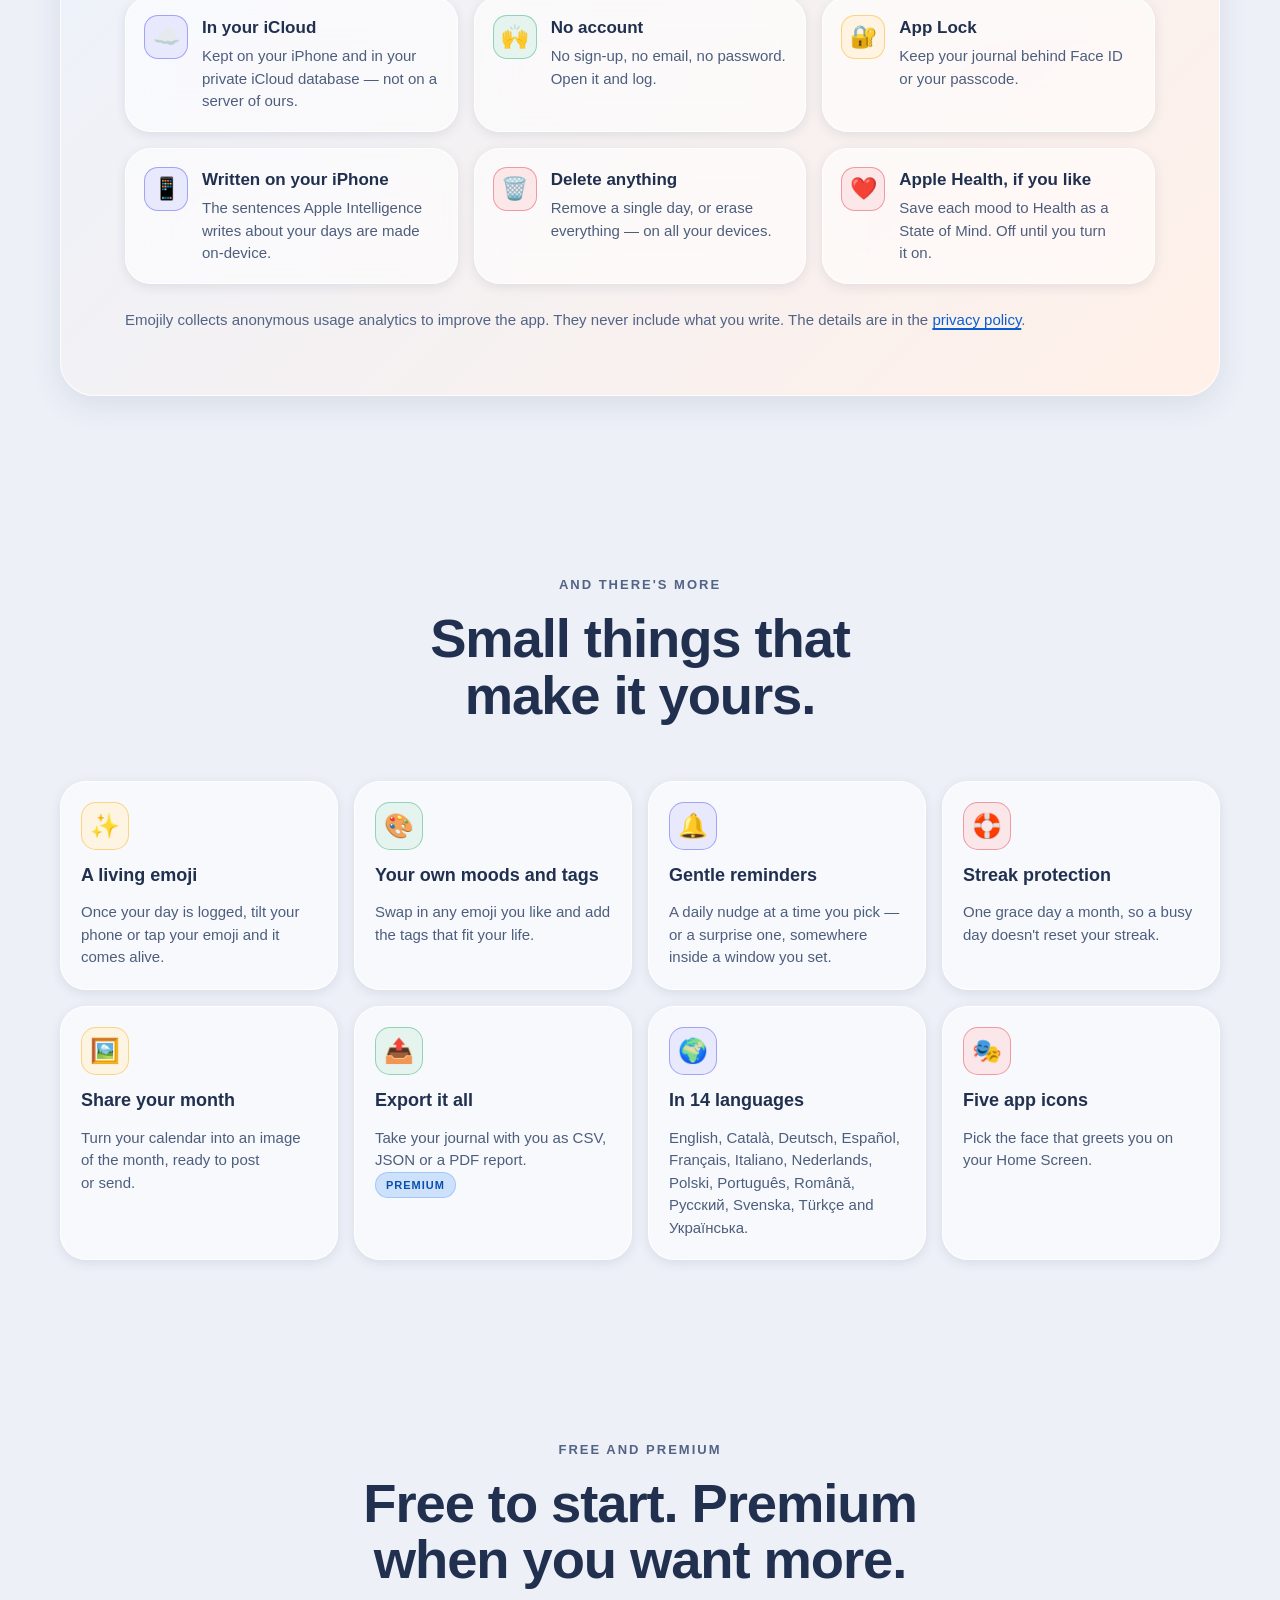
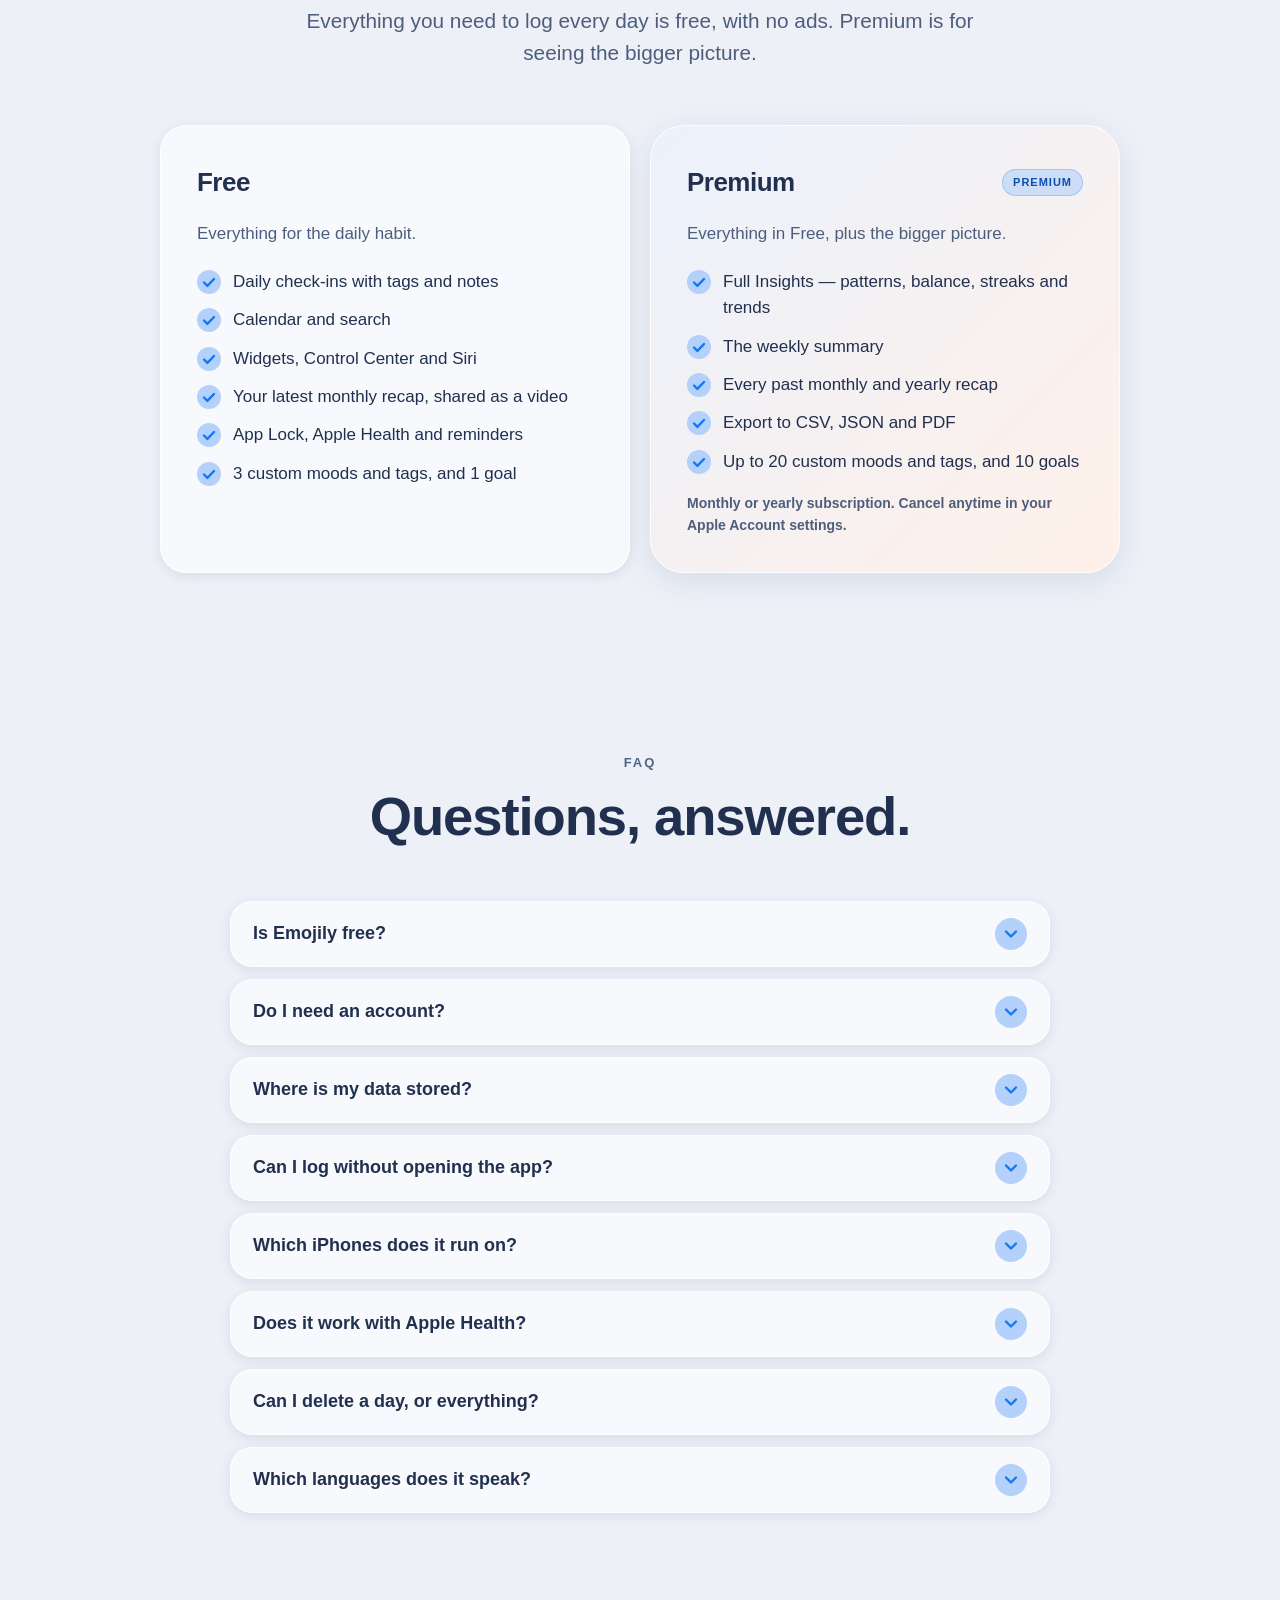
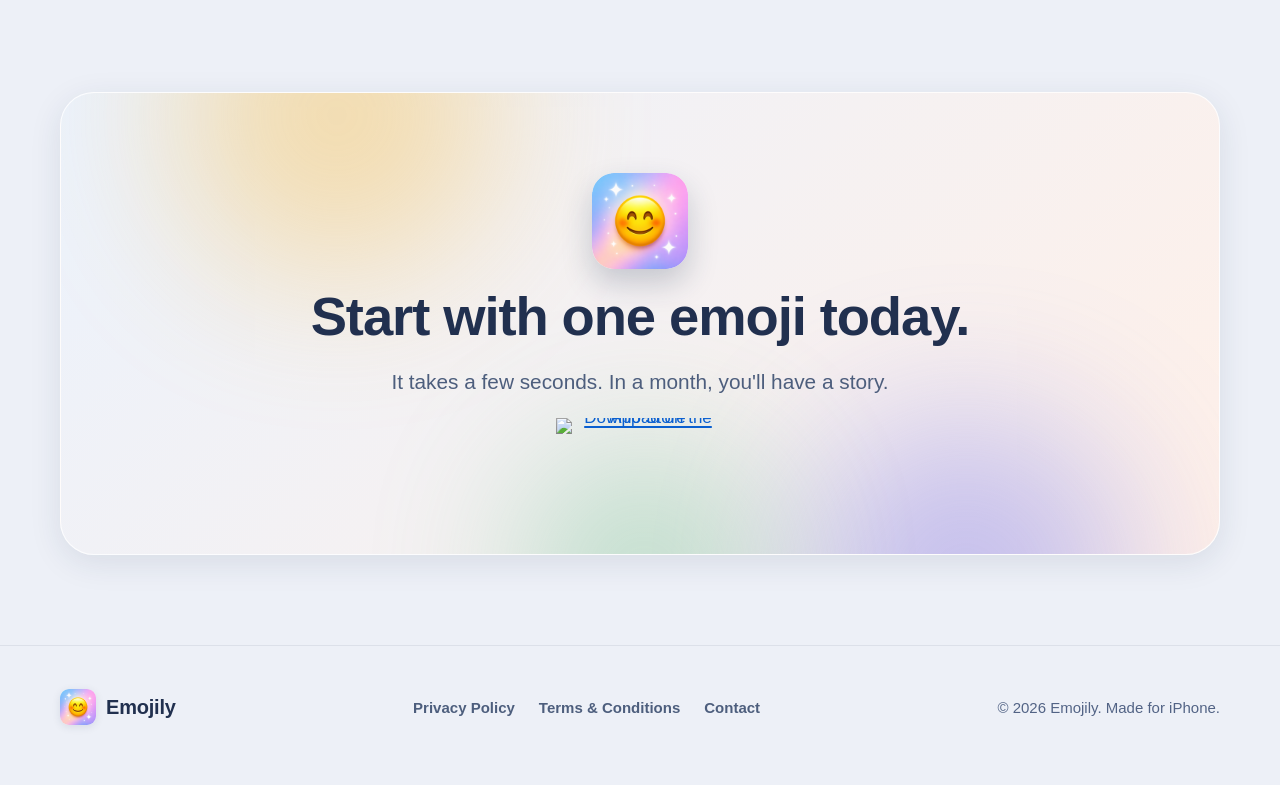
==== commit bdab5237: "1.5 site" ====
--- a/index.html
+++ b/index.html
@@ -2,461 +2,577 @@
 <html lang="en">
 <head>
     <meta charset="UTF-8">
-    <meta name="viewport" content="width=device-width, initial-scale=1.0">
+    <meta name="viewport" content="width=device-width, initial-scale=1.0, viewport-fit=cover">
 
     <!-- Primary SEO -->
-    <title>Emojily — Daily Mood Journal & Emoji Tracker for iOS</title>
-    <meta name="description" content="Track your daily mood with emojis. Emojily is a free iOS mood journal with a mood calendar, pattern insights, weekly summaries, goals &amp; streaks, and gentle reminders. Download on the App Store.">
-    <meta name="keywords" content="mood tracker, mood journal, emoji diary, daily mood, emotional wellness, mood calendar, mood insights, mood streaks, iOS app, mental health, self care, mood logging">
+    <title>Emojily — The One-Tap Mood Journal for iPhone</title>
+    <meta name="description" content="Emojily is the mood journal that takes one tap. Pick an emoji for today, add a tag or a note, and watch your month fill in — with a mood calendar, monthly recap stories, search, tap-to-log widgets and insights. Private in your iCloud. Free on the App Store.">
+    <meta name="keywords" content="mood tracker, mood journal, emoji diary, daily mood, mood calendar, mood recap, mood widget, emotional wellness, mood insights, mood streaks, iPhone app, self care, mood logging">
     <meta name="author" content="Gheorghe Cojocaru">
     <link rel="canonical" href="https://emojily.app/">
 
     <!-- Favicons -->
     <link rel="icon" type="image/png" sizes="32x32" href="./favicon-32.png">
     <link rel="apple-touch-icon" sizes="180x180" href="./apple-touch-icon.png">
+    <link rel="manifest" href="./manifest.json">
 
     <!-- Open Graph / Facebook -->
     <meta property="og:type" content="website">
     <meta property="og:url" content="https://emojily.app/">
-    <meta property="og:title" content="Emojily — Daily Mood Journal & Emoji Tracker">
-    <meta property="og:description" content="One emoji. Every day. Track your mood with emojis, spot patterns, build streaks, and reflect without pressure. Free on the App Store.">
-    <meta property="og:image" content="https://emojily.app/og-image-icon.png">
-    <meta property="og:image:width" content="1024">
-    <meta property="og:image:height" content="1024">
+    <meta property="og:title" content="Emojily — One emoji. Every day.">
+    <meta property="og:description" content="The one-tap mood journal for iPhone. Log how you feel in a tap, watch your month fill in, and get it back as a story at the end of every month.">
+    <meta property="og:image" content="https://emojily.app/og-image.png">
+    <meta property="og:image:width" content="1200">
+    <meta property="og:image:height" content="630">
+    <meta property="og:image:alt" content="Emojily — One emoji. Every day. The one-tap mood journal for iPhone.">
     <meta property="og:site_name" content="Emojily">
     <meta property="og:locale" content="en_US">
 
     <!-- Twitter Card -->
-    <meta name="twitter:card" content="summary">
-    <meta name="twitter:title" content="Emojily — Daily Mood Journal & Emoji Tracker">
-    <meta name="twitter:description" content="One emoji. Every day. Track your mood, spot patterns, build streaks, reflect without pressure. Free on the App Store.">
-    <meta name="twitter:image" content="https://emojily.app/og-image-icon.png">
+    <meta name="twitter:card" content="summary_large_image">
+    <meta name="twitter:title" content="Emojily — One emoji. Every day.">
+    <meta name="twitter:description" content="The one-tap mood journal for iPhone. Log how you feel in a tap and watch your month fill in.">
+    <meta name="twitter:image" content="https://emojily.app/og-image.png">
 
     <!-- Apple Smart Banner -->
     <meta name="apple-itunes-app" content="app-id=6760365865">
 
     <!-- Theme -->
-    <meta name="theme-color" content="#0a0a0f">
-    <meta name="color-scheme" content="dark">
-
-    <!-- Web manifest -->
-    <link rel="manifest" href="./manifest.json">
-
-    <!-- Preconnect for performance -->
-    <link rel="preconnect" href="https://fonts.googleapis.com">
-    <link rel="preconnect" href="https://fonts.gstatic.com" crossorigin>
-    <link href="https://fonts.googleapis.com/css2?family=Inter:wght@400;500;600;700&amp;display=swap" rel="stylesheet">
-    <style>
-        * {
-            margin: 0;
-            padding: 0;
-            box-sizing: border-box;
-        }
-
-        body {
-            font-family: 'Inter', -apple-system, BlinkMacSystemFont, sans-serif;
-            min-height: 100vh;
-            display: flex;
-            flex-direction: column;
-            align-items: center;
-            background: #0a0a0f;
-            color: #fff;
-            overflow-x: hidden;
-            overflow-y: auto;
-            position: relative;
-        }
-
-        .bg-gradient {
-            position: fixed;
-            inset: 0;
-            background:
-                radial-gradient(ellipse 60% 50% at 20% 30%, rgba(131, 58, 180, 0.15) 0%, transparent 70%),
-                radial-gradient(ellipse 50% 40% at 80% 60%, rgba(253, 121, 168, 0.12) 0%, transparent 70%),
-                radial-gradient(ellipse 40% 30% at 50% 80%, rgba(252, 176, 69, 0.08) 0%, transparent 70%);
-            z-index: 0;
-        }
-
-        .floating-emojis {
-            position: fixed;
-            inset: 0;
-            z-index: 0;
-            pointer-events: none;
-        }
-
-        .floating-emoji {
-            position: absolute;
-            font-size: 2rem;
-            opacity: 0.08;
-            animation: float linear infinite;
-        }
-
-        @keyframes float {
-            0% {
-                transform: translateY(110vh) rotate(0deg);
-            }
-            100% {
-                transform: translateY(-10vh) rotate(360deg);
-            }
-        }
-
-        .container {
-            position: relative;
-            z-index: 1;
-            text-align: center;
-            padding: 4rem 2rem 2rem;
-            max-width: 720px;
-            width: 100%;
-        }
-
-        .logo-emoji {
-            font-size: 4.5rem;
-            margin-bottom: 1.5rem;
-            display: inline-block;
-            animation: pulse 3s ease-in-out infinite;
-        }
-
-        @keyframes pulse {
-            0%, 100% { transform: scale(1); }
-            50% { transform: scale(1.08); }
-        }
-
-        h1 {
-            font-size: 3rem;
-            font-weight: 700;
-            letter-spacing: -0.03em;
-            margin-bottom: 0.25rem;
-            background: linear-gradient(135deg, #fff 0%, #c4b5fd 50%, #f9a8d4 100%);
-            -webkit-background-clip: text;
-            -webkit-text-fill-color: transparent;
-            background-clip: text;
-        }
-
-        .tagline {
-            font-size: 1.15rem;
-            color: rgba(255, 255, 255, 0.55);
-            font-weight: 400;
-            margin-bottom: 2.5rem;
-            line-height: 1.5;
-        }
-
-        .badge {
-            display: inline-flex;
-            align-items: center;
-            gap: 0.5rem;
-            padding: 0.5rem 1.25rem;
-            border-radius: 100px;
-            background: rgba(255, 255, 255, 0.06);
-            border: 1px solid rgba(255, 255, 255, 0.08);
-            font-size: 0.85rem;
-            color: rgba(255, 255, 255, 0.7);
-            font-weight: 500;
-            margin-bottom: 1.25rem;
-            backdrop-filter: blur(10px);
-        }
-
-        .badge .dot {
-            width: 6px;
-            height: 6px;
-            border-radius: 50%;
-            background: #34d399;
-            animation: blink 2s ease-in-out infinite;
-        }
-
-        @keyframes blink {
-            0%, 100% { opacity: 1; }
-            50% { opacity: 0.3; }
-        }
-
-        .app-store-link {
-            display: inline-block;
-            margin-bottom: 2rem;
-            transition: transform 0.15s, opacity 0.2s;
-        }
-
-        .app-store-link:hover {
-            transform: translateY(-2px);
-            opacity: 0.9;
-        }
-
-        .app-store-link:active {
-            transform: translateY(0);
-        }
-
-        .app-store-link img {
-            height: 54px;
-        }
-
-        .features {
-            display: flex;
-            justify-content: center;
-            gap: 2rem;
-            margin-top: 0.5rem;
-            flex-wrap: wrap;
-        }
-
-        .feature {
-            display: flex;
-            flex-direction: column;
-            align-items: center;
-            gap: 0.4rem;
-        }
-
-        .feature-icon {
-            font-size: 1.5rem;
-        }
-
-        .feature-text {
-            font-size: 0.8rem;
-            color: rgba(255, 255, 255, 0.4);
-            font-weight: 500;
-        }
-
-
-        .legal-links {
-            display: flex;
-            justify-content: center;
-            gap: 0.9rem;
-            margin-top: 2.5rem;
-            flex-wrap: wrap;
-        }
-
-        .legal-link {
-            color: rgba(255, 255, 255, 0.58);
-            text-decoration: none;
-            font-size: 0.85rem;
-            font-weight: 500;
-            padding: 0.55rem 0.9rem;
-            border-radius: 999px;
-            border: 1px solid rgba(255, 255, 255, 0.08);
-            background: rgba(255, 255, 255, 0.04);
-            backdrop-filter: blur(10px);
-            transition: color 0.2s, border-color 0.2s, transform 0.2s;
-        }
-
-        .legal-link:hover {
-            color: rgba(255, 255, 255, 0.88);
-            border-color: rgba(196, 181, 253, 0.28);
-            transform: translateY(-1px);
-        }
-
-        .footer-copy {
-            margin-top: 0.95rem;
-            font-size: 0.78rem;
-            color: rgba(255, 255, 255, 0.34);
-        }
-
-        /* Screenshots section — breaks out of .container to go full-width */
-        .screenshots-wrapper {
-            position: relative;
-            width: 100vw;
-            left: 50%;
-            transform: translateX(-50%);
-            margin: 2rem 0 0;
-        }
-
-        .screenshots-wrapper::before,
-        .screenshots-wrapper::after {
-            content: '';
-            position: absolute;
-            top: 0;
-            bottom: 0;
-            width: 120px;
-            z-index: 2;
-            pointer-events: none;
-        }
-
-        .screenshots-wrapper::before {
-            left: 0;
-            background: linear-gradient(to right, #0a0a0f 0%, transparent 100%);
-        }
-
-        .screenshots-wrapper::after {
-            right: 0;
-            background: linear-gradient(to left, #0a0a0f 0%, transparent 100%);
-        }
-
-        .screenshots {
-            overflow-x: auto;
-            -webkit-overflow-scrolling: touch;
-            scrollbar-width: none;
-            padding: 2rem 0;
-        }
-
-        .screenshots::-webkit-scrollbar {
-            display: none;
-        }
-
-        .screenshots-track {
-            display: flex;
-            gap: 1.25rem;
-            padding: 0 6rem;
-            width: max-content;
-            margin: 0 auto;
-        }
-
-        .screenshots-track img {
-            height: 520px;
-            width: auto;
-            border-radius: 16px;
-            flex-shrink: 0;
-            box-shadow: 0 12px 40px rgba(0, 0, 0, 0.45), 0 0 0 1px rgba(255, 255, 255, 0.05);
-            transition: transform 0.3s ease, box-shadow 0.3s ease;
-        }
-
-        .screenshots-track img:hover {
-            transform: scale(1.03) translateY(-4px);
-            box-shadow: 0 20px 60px rgba(0, 0, 0, 0.55), 0 0 0 1px rgba(255, 255, 255, 0.08);
-        }
-
-        /* Description section */
-        .app-description {
-            margin: 2rem 0 3rem;
-            text-align: center;
-            max-width: 540px;
-            margin-left: auto;
-            margin-right: auto;
-        }
-
-        .app-description h2 {
-            font-size: 1.75rem;
-            font-weight: 700;
-            margin-bottom: 1.25rem;
-            background: linear-gradient(135deg, #fff 0%, #c4b5fd 100%);
-            -webkit-background-clip: text;
-            -webkit-text-fill-color: transparent;
-            background-clip: text;
-        }
-
-        .app-description p {
-            font-size: 1rem;
-            line-height: 1.75;
-            color: rgba(255, 255, 255, 0.5);
-            margin-bottom: 1.25rem;
-        }
-
-        .app-description p:last-child {
-            margin-bottom: 0;
-        }
-
-        @media (max-width: 768px) {
-            .screenshots-track img {
-                height: 420px;
-            }
-            .screenshots-track {
-                padding: 0 3rem;
-            }
-            .screenshots-wrapper::before,
-            .screenshots-wrapper::after {
-                width: 60px;
-            }
-        }
-
-        @media (max-width: 480px) {
-            h1 { font-size: 2.2rem; }
-            .tagline { font-size: 1rem; }
-            .features { gap: 1.5rem; }
-            .legal-links { margin-top: 2rem; }
-            .screenshots-track img {
-                height: 360px;
-            }
-            .screenshots-track {
-                gap: 1rem;
-                padding: 0 2rem;
-            }
-            .screenshots-wrapper::before,
-            .screenshots-wrapper::after {
-                width: 40px;
-            }
-        }
-    </style>
+    <meta name="theme-color" content="#edf0f7" media="(prefers-color-scheme: light)">
+    <meta name="theme-color" content="#141721" media="(prefers-color-scheme: dark)">
+    <meta name="color-scheme" content="light dark">
+
+    <link rel="preload" as="image" href="./img/app/today.webp" type="image/webp">
+    <link rel="stylesheet" href="./site.css">
 </head>
 <body>
-    <div class="bg-gradient" aria-hidden="true"></div>
-    <div class="floating-emojis" id="floatingEmojis" aria-hidden="true"></div>
-
-    <main class="container">
-        <header>
-            <div class="logo-emoji" role="img" aria-label="Emojily app logo">😊</div>
-            <h1>Emojily</h1>
-            <p class="tagline">Track your daily mood with emojis.<br>Understand your emotions, one day at a time.</p>
-
-            <div class="badge" aria-label="App status">
-                <span class="dot" aria-hidden="true"></span>
-                Available on the App Store
-            </div>
-            <br>
-            <a class="app-store-link" href="https://apps.apple.com/us/app/emojily-feel-reflect-track/id6760365865" target="_blank" rel="noopener noreferrer" aria-label="Download Emojily on the App Store">
-                <img src="https://tools.applemediaservices.com/api/badges/download-on-the-app-store/black/en-us?size=250x83&amp;releaseDate=1702944000" alt="Download on the App Store">
+    <a class="skip-link" href="#main">Skip to content</a>
+
+    <header class="site-nav">
+        <nav class="wrap nav-inner" aria-label="Main">
+            <a class="brand" href="./" aria-label="Emojily home">
+                <img src="./img/icon-256.png" alt="" width="36" height="36">
+                Emojily
             </a>
-        </header>
-
-        <section class="screenshots-wrapper" aria-label="App screenshots">
-            <div class="screenshots">
-                <div class="screenshots-track">
-                    <img src="./screenshots/01-hero.png" alt="Emojily — One emoji, every day. The gentlest daily mood check-in for iOS" loading="lazy" width="644" height="1400">
-                    <img src="./screenshots/02-calendar.png" alt="Emojily mood calendar — see your month painted in emojis at a glance" loading="lazy" width="644" height="1400">
-                    <img src="./screenshots/03-patterns.png" alt="Emojily pattern highlights — discover what lifts your mood and what weighs on it" loading="lazy" width="644" height="1400">
-                    <img src="./screenshots/04-weekly-summary.png" alt="Emojily weekly summary — your week's mood flow, top mood, and top tag at a glance" loading="lazy" width="644" height="1400">
-                    <img src="./screenshots/05-goals-streaks.png" alt="Emojily goals and streaks — build consistency with small, flexible mood goals" loading="lazy" width="644" height="1400">
-                    <img src="./screenshots/06-privacy.png" alt="Emojily privacy — your mood data never leaves your iCloud, no servers, no accounts" loading="lazy" width="644" height="1400">
-                </div>
-            </div>
-        </section>
-
-        <section class="app-description">
-            <h2>Feel, Reflect, Track</h2>
-            <p>Choose an emoji that matches your mood and add a short note to capture the moment. Emojily makes daily check-ins effortless — no scores, no pressure, just you.</p>
-            <p>See your month painted in emojis on the mood calendar, discover what lifts and weighs on your mood with pattern highlights, catch a weekly summary of how you've been feeling, and build consistency with small, flexible goals and streaks.</p>
-        </section>
-
-        <section class="features" aria-label="Key features">
-            <div class="feature">
-                <span class="feature-icon" aria-hidden="true">📅</span>
-                <span class="feature-text">Daily tracking</span>
-            </div>
-            <div class="feature">
-                <span class="feature-icon" aria-hidden="true">📊</span>
-                <span class="feature-text">Pattern insights</span>
-            </div>
-            <div class="feature">
-                <span class="feature-icon" aria-hidden="true">🔥</span>
-                <span class="feature-text">Goals &amp; streaks</span>
-            </div>
-            <div class="feature">
-                <span class="feature-icon" aria-hidden="true">🔒</span>
-                <span class="feature-text">Private &amp; secure</span>
-            </div>
-        </section>
-
-        <footer>
-            <nav class="legal-links" aria-label="Legal">
-                <a class="legal-link" href="./privacy-policy.html">Privacy Policy</a>
-                <a class="legal-link" href="./terms-and-conditions.html">Terms &amp; Conditions</a>
-                <a class="legal-link" href="mailto:support@Emojily.app">Contact</a>
-            </nav>
-            <p class="footer-copy">&copy; 2025 Emojily. Built for simple, private mood check-ins.</p>
-        </footer>
+            <ul class="nav-links">
+                <li><a href="#how">How it works</a></li>
+                <li><a href="#features">Features</a></li>
+                <li><a href="#privacy">Privacy</a></li>
+                <li><a href="#premium">Premium</a></li>
+                <li><a href="#faq">FAQ</a></li>
+            </ul>
+            <a class="btn btn-primary" href="https://apps.apple.com/app/emojily-feel-reflect-track/id6760365865">Get the app</a>
+        </nav>
+    </header>
+
+    <main id="main">
+        <!-- Hero -->
+        <section class="hero">
+            <div class="aurora" aria-hidden="true">
+                <span style="--mood: var(--excited); --size: 460px; top: -8%; right: 6%; --dx: -50px; --dy: 30px;"></span>
+                <span style="--mood: var(--sad); --size: 420px; bottom: -12%; right: -6%; --dx: -30px; --dy: -40px;"></span>
+                <span style="--mood: var(--calm); --size: 360px; bottom: 4%; left: 34%; --dx: 40px; --dy: -20px;"></span>
+                <span style="--mood: var(--stressed); --size: 300px; top: -14%; left: -8%; --dx: 30px; --dy: 30px;"></span>
+            </div>
+
+            <div class="wrap hero-grid">
+                <div class="hero-text">
+                    <span class="chip">✨ New in 1.5 — your month, as a story</span>
+                    <h1 class="display">One emoji.<br><span class="gradient-ink">Every day.</span></h1>
+                    <p class="lead">Emojily is the mood journal that takes one tap. Pick the face that fits today, add a tag or a few words if you like — and watch your month fill in.</p>
+                    <div class="hero-actions">
+                        <a class="store-badge" href="https://apps.apple.com/app/emojily-feel-reflect-track/id6760365865" aria-label="Download Emojily on the App Store">
+                            <picture>
+                                <source media="(prefers-color-scheme: dark)" srcset="https://tools.applemediaservices.com/api/badges/download-on-the-app-store/white/en-us?size=250x83">
+                                <img src="https://tools.applemediaservices.com/api/badges/download-on-the-app-store/black/en-us?size=250x83" alt="Download on the App Store" width="168" height="56">
+                            </picture>
+                        </a>
+                        <a class="btn btn-ghost" href="#how">See how it works</a>
+                    </div>
+                    <ul class="hero-facts">
+                        <li>Free to download</li>
+                        <li>No account needed</li>
+                        <li>In 14 languages</li>
+                    </ul>
+                </div>
+
+                <div class="hero-visual">
+                    <div class="phone">
+                        <img src="./img/app/today.webp" alt="Emojily's Today screen: “How did today feel?” above twelve emoji moods — Happy, Calm, Sad, Angry, Confident, Neutral, Crying, Nervous, Grateful, Touched, Tired and Overwhelmed." width="720" height="1564" fetchpriority="high">
+                    </div>
+                    <div class="float float-1" aria-hidden="true"><div class="tile mood-excited">😊</div></div>
+                    <div class="float float-2" aria-hidden="true"><div class="tile mood-calm">😌</div></div>
+                    <div class="float float-3" aria-hidden="true"><div class="tile mood-sad">😴</div></div>
+                    <div class="float float-4" aria-hidden="true"><div class="tile mood-stressed">😬</div></div>
+                    <div class="float float-5 card float-card" aria-hidden="true">
+                        <div class="tile mood-excited">🔥</div>
+                        <div>42 days in a row<small>Current streak</small></div>
+                    </div>
+                </div>
+            </div>
+        </section>
+
+        <!-- How it works -->
+        <section class="section" id="how">
+            <div class="wrap">
+                <div class="section-head center reveal">
+                    <span class="eyebrow">How it works</span>
+                    <h2 class="section-title">A few seconds a day. That's the whole habit.</h2>
+                    <p class="lead">No blank page, no scores, no pressure. Just a quick check-in that adds up to something you can see.</p>
+                </div>
+
+                <ol class="steps" role="list">
+                    <li class="card step reveal">
+                        <div class="step-visual" aria-hidden="true">
+                            <div class="mini-picker">
+                                <span class="mood-excited">😊</span>
+                                <span class="mood-calm picked">😌</span>
+                                <span class="mood-sad">🙁</span>
+                                <span class="mood-stressed">😡</span>
+                                <span class="mood-excited">😎</span>
+                                <span class="mood-calm">😐</span>
+                                <span class="mood-sad">😢</span>
+                                <span class="mood-stressed">😬</span>
+                                <span class="mood-excited">😇</span>
+                                <span class="mood-calm">🥲</span>
+                                <span class="mood-sad">😴</span>
+                                <span class="mood-stressed">🤯</span>
+                            </div>
+                        </div>
+                        <span class="step-number">STEP 1</span>
+                        <h3>Tap how today felt</h3>
+                        <p>Twelve moods across excited, calm, sad and stressed. Long-press any of them to make it your own emoji.</p>
+                    </li>
+                    <li class="card step reveal">
+                        <div class="step-visual" aria-hidden="true">
+                            <div class="mini-tags">
+                                <div class="tag-row">
+                                    <span class="tag">Work</span>
+                                    <span class="tag">Friends</span>
+                                    <span class="tag on">Exercise</span>
+                                    <span class="tag">Family</span>
+                                    <span class="tag">Creative</span>
+                                    <span class="tag on">Rest</span>
+                                </div>
+                                <div class="mini-note">Yoga before work helped a lot.</div>
+                            </div>
+                        </div>
+                        <span class="step-number">STEP 2</span>
+                        <h3>Add what shaped it</h3>
+                        <p>Tag the day — work, friends, exercise, rest — and jot a note if you want to. Or skip it. It's your call.</p>
+                    </li>
+                    <li class="card step reveal">
+                        <div class="step-visual" aria-hidden="true">
+                            <div class="mini-calendar">
+                                <b>M</b><b>T</b><b>W</b><b>T</b><b>F</b><b>S</b><b>S</b>
+                                <span>😊</span><span>😴</span><span>😐</span><span>😇</span><span>😎</span><span>😌</span><span>😊</span>
+                                <span>😌</span><span>🙁</span><span>😊</span><span>😬</span><span>😐</span><span>🥲</span><span class="today">😌</span>
+                                <span class="empty">15</span><span class="empty">16</span><span class="empty">17</span><span class="empty">18</span><span class="empty">19</span><span class="empty">20</span><span class="empty">21</span>
+                            </div>
+                        </div>
+                        <span class="step-number">STEP 3</span>
+                        <h3>Watch the pattern appear</h3>
+                        <p>Your calendar fills with faces, streaks build, and Insights show what lifts you and what weighs on you.</p>
+                    </li>
+                </ol>
+            </div>
+        </section>
+
+        <!-- Recap -->
+        <section class="section" id="features">
+            <div class="wrap feature">
+                <div class="feature-copy reveal">
+                    <span class="chip">✨ New in 1.5</span>
+                    <h2 class="section-title">Your month,<br>as a story.</h2>
+                    <p class="lead">When a month ends, Emojily turns it into a full-screen story you tap through — your most-felt mood, your longest streak, the shape of your week and your top three on the podium. Built from your own days, and ready to share as a video.</p>
+                    <ul class="checks">
+                        <li><span><strong>Your latest recap is always free</strong> — a card on Today says when it's ready.</span></li>
+                        <li><span><strong>Share it as a video</strong> — ready to post or send to a friend.</span></li>
+                        <li><span><strong>Rewatch every past month and year</strong> with Premium.</span></li>
+                    </ul>
+                </div>
+                <div class="feature-visual recap-visual reveal">
+                    <div class="aurora" aria-hidden="true">
+                        <span style="--mood: #ff5c9a; --size: 360px; top: 0; left: 8%;"></span>
+                        <span style="--mood: var(--sad); --size: 340px; bottom: 0; right: 4%; --dx: -40px;"></span>
+                    </div>
+                    <div class="phone">
+                        <img src="./img/app/recap.webp" alt="A monthly recap scene: “Most felt” above a large relaxed emoji, 7 of 30 days, “A mostly calm stretch.”" width="720" height="1564" loading="lazy">
+                    </div>
+                    <div class="card float-card" aria-hidden="true">
+                        <div class="tile">▶️</div>
+                        <div>Share as a video<small>From the story's last scene</small></div>
+                    </div>
+                </div>
+            </div>
+        </section>
+
+        <!-- Log from anywhere -->
+        <section class="section">
+            <div class="wrap feature flip">
+                <div class="feature-copy reveal">
+                    <span class="chip">✨ New in 1.5</span>
+                    <h2 class="section-title">Log from wherever you are.</h2>
+                    <p class="lead">Tap a mood right on your Home Screen widget and it's saved — Emojily doesn't even need to open. Or reach today's picker from Control Center, the Action button or Siri.</p>
+                    <ul class="checks">
+                        <li><span><strong>Home Screen widget</strong> — tap to log, and see your week at a glance.</span></li>
+                        <li><span><strong>Control Center and the Action button</strong> — straight to today's picker.</span></li>
+                        <li><span><strong>Lock Screen and StandBy</strong> — today's mood where you'll see it.</span></li>
+                        <li><span><strong>Siri and Shortcuts</strong> — just say “Log my mood in Emojily.”</span></li>
+                    </ul>
+                </div>
+                <div class="feature-visual reveal">
+                    <div class="aurora" aria-hidden="true">
+                        <span style="--mood: var(--sad); --size: 340px; top: 0; right: 10%;"></span>
+                        <span style="--mood: var(--excited); --size: 280px; bottom: 0; left: 10%; --dx: 30px;"></span>
+                    </div>
+                    <div class="homescreen" role="img" aria-label="Illustration of the Emojily widget on a Home Screen: this week's moods, Monday to Thursday, and four mood buttons to log today with one tap.">
+                        <div class="widget">
+                            <div class="widget-head">
+                                <span class="widget-title">THIS WEEK</span>
+                                <span class="widget-icon">
+                                    <svg width="15" height="15" viewBox="0 0 16 16" aria-hidden="true"><path d="M2 14h12M4 12V8M8 12V4M12 12V6.5" fill="none" stroke="currentColor" stroke-width="2" stroke-linecap="round"/></svg>
+                                </span>
+                            </div>
+                            <div class="widget-week">
+                                <div><span class="face">😊</span><small>MON</small></div>
+                                <div><span class="face">😴</span><small>TUE</small></div>
+                                <div><span class="face">😐</span><small>WED</small></div>
+                                <div><span class="face">😇</span><small>THU</small></div>
+                                <div><span class="face"><span class="open"></span></span><small>FRI</small></div>
+                                <div><span class="face"><span class="open"></span></span><small>SAT</small></div>
+                                <div><span class="face"><span class="open"></span></span><small>SUN</small></div>
+                            </div>
+                            <div class="widget-buttons">
+                                <span class="mood-excited">😊</span>
+                                <span class="mood-calm">😌</span>
+                                <span class="mood-sad">🙁</span>
+                                <span class="mood-stressed">😡</span>
+                            </div>
+                        </div>
+                        <div class="homescreen-row">
+                            <div class="control">
+                                <span class="control-glyph">
+                                    <svg width="24" height="24" viewBox="0 0 24 24" aria-hidden="true"><circle cx="12" cy="12" r="9" fill="none" stroke="currentColor" stroke-width="2"/><circle cx="9" cy="10" r="1.2" fill="currentColor"/><circle cx="15" cy="10" r="1.2" fill="currentColor"/><path d="M8.5 14.2c.9 1.3 2.1 2 3.5 2s2.6-.7 3.5-2" fill="none" stroke="currentColor" stroke-width="2" stroke-linecap="round"/></svg>
+                                </span>
+                                Log today
+                            </div>
+                            <div class="siri-bubble">“Log my mood in Emojily”</div>
+                        </div>
+                    </div>
+                    <p class="visual-note">Widget shown as an illustration. Its faces change with the day.</p>
+                </div>
+            </div>
+        </section>
+
+        <!-- Calendar and search -->
+        <section class="section">
+            <div class="wrap">
+                <div class="section-head center reveal">
+                    <span class="eyebrow">Look back</span>
+                    <h2 class="section-title">Every day, right where you left it.</h2>
+                </div>
+                <div class="pair">
+                    <div class="pair-item reveal">
+                        <div class="phone">
+                            <img src="./img/app/calendar.webp" alt="The History calendar for April 2026, each logged day showing its emoji, with Wednesday, April 1 selected: Peaceful, tagged Exercise, “Long walk before dinner. Felt grounded again.”" width="720" height="1564" loading="lazy">
+                        </div>
+                        <div class="copy">
+                            <h3>Your month at a glance</h3>
+                            <p>Every day wears the face you picked. Tap one for its tags and note, or share the whole month as an image.</p>
+                        </div>
+                    </div>
+                    <div class="pair-item reveal">
+                        <div class="phone">
+                            <img src="./img/app/search.webp" alt="Search for “Work”: twelve days tagged Work or mentioning it, each with its mood, date and note — Peaceful, Strong, Steady, Heavy, Anxious." width="720" height="1564" loading="lazy">
+                        </div>
+                        <div class="copy">
+                            <span class="chip">New in 1.5</span>
+                            <h3>Find any day</h3>
+                            <p>Search every note, mood and tag. That week work got heavy? It's one search away.</p>
+                        </div>
+                    </div>
+                </div>
+            </div>
+        </section>
+
+        <!-- Insights -->
+        <section class="section">
+            <div class="wrap">
+                <div class="section-head center reveal">
+                    <span class="eyebrow">Insights</span>
+                    <h2 class="section-title">See what lifts you — and what weighs on you.</h2>
+                    <p class="lead">A month of quick taps turns into something you can understand: the tags that go with your best days, your emotional balance, your streaks and your week in review.</p>
+                </div>
+
+                <div class="fan reveal">
+                    <div class="aurora" aria-hidden="true">
+                        <span style="--mood: var(--calm); --size: 380px; top: 10%; left: 22%;"></span>
+                        <span style="--mood: var(--excited); --size: 320px; top: 20%; right: 20%; --dx: -40px;"></span>
+                    </div>
+                    <div class="phone side left">
+                        <img src="./img/app/weekly-summary.webp" alt="Weekly Summary for April 6 to 12: the week's moods day by day, 7 of 7 days logged, top mood Happy, top tag Exercise." width="720" height="1564" loading="lazy">
+                    </div>
+                    <div class="phone center">
+                        <img src="./img/app/patterns.webp" alt="Insights: pattern highlights — Exercise lifts your mood, Work weighs on you, a shift from Excited to Calm — above your most frequent tags and emotional balance." width="720" height="1564" loading="lazy">
+                    </div>
+                    <div class="phone side right">
+                        <img src="./img/app/goals.webp" alt="Goals: check in regularly, 100 percent; make time to rest, 33 percent; a 42-day current and longest streak." width="720" height="1564" loading="lazy">
+                    </div>
+                </div>
+
+                <div class="insight-points">
+                    <div class="card reveal">
+                        <h3><span class="tile mood-calm" style="width:40px;height:40px;font-size:20px;border-radius:12px;">🌿</span>Pattern highlights</h3>
+                        <p>What lifts your mood, what weighs on you, and the shifts worth noticing — found in your own tags and days.</p>
+                    </div>
+                    <div class="card reveal">
+                        <h3><span class="tile mood-excited" style="width:40px;height:40px;font-size:20px;border-radius:12px;">🗓️</span>Your week in review</h3>
+                        <p>Your week's flow, top mood and top tag. On iPhones with Apple Intelligence, a sentence about your week, written on your iPhone.</p>
+                    </div>
+                    <div class="card reveal">
+                        <h3><span class="tile mood-sad" style="width:40px;height:40px;font-size:20px;border-radius:12px;">🎯</span>Gentle goals</h3>
+                        <p>Small weekly goals — check in more, make time to rest — and a streak that forgives one missed day a month.</p>
+                    </div>
+                </div>
+                <p class="fine-print">Full Insights and the weekly summary come with <span class="premium-badge">PREMIUM</span>. Your first goal is free. The weekly sentence is in English for now.</p>
+            </div>
+        </section>
+
+        <!-- Privacy -->
+        <section class="section" id="privacy">
+            <div class="wrap">
+                <div class="card-hero privacy reveal">
+                    <div class="privacy-head">
+                        <div class="tile" aria-hidden="true">🔒</div>
+                        <div>
+                            <h2 class="section-title">Private by design.</h2>
+                            <p class="lead">Your journal is yours. It lives in your own iCloud — there's no Emojily server keeping it, and no account to create.</p>
+                        </div>
+                    </div>
+                    <div class="privacy-grid">
+                        <div class="card">
+                            <div class="tile mood-sad" aria-hidden="true">☁️</div>
+                            <div><h3>In your iCloud</h3><p>Kept on your iPhone and in your private iCloud database — not on a server of ours.</p></div>
+                        </div>
+                        <div class="card">
+                            <div class="tile mood-calm" aria-hidden="true">🙌</div>
+                            <div><h3>No account</h3><p>No sign-up, no email, no password. Open it and log.</p></div>
+                        </div>
+                        <div class="card">
+                            <div class="tile mood-excited" aria-hidden="true">🔐</div>
+                            <div><h3>App Lock</h3><p>Keep your journal behind Face ID or your passcode.</p></div>
+                        </div>
+                        <div class="card">
+                            <div class="tile mood-sad" aria-hidden="true">📱</div>
+                            <div><h3>Written on your iPhone</h3><p>The sentences Apple Intelligence writes about your days are made on-device.</p></div>
+                        </div>
+                        <div class="card">
+                            <div class="tile mood-stressed" aria-hidden="true">🗑️</div>
+                            <div><h3>Delete anything</h3><p>Remove a single day, or erase everything — on all your devices.</p></div>
+                        </div>
+                        <div class="card">
+                            <div class="tile mood-stressed" aria-hidden="true">❤️</div>
+                            <div><h3>Apple Health, if you like</h3><p>Save each mood to Health as a State of Mind. Off until you turn it on.</p></div>
+                        </div>
+                    </div>
+                    <p class="privacy-note">Emojily collects anonymous usage analytics to improve the app. They never include what you write. The details are in the <a href="./privacy-policy.html">privacy policy</a>.</p>
+                </div>
+            </div>
+        </section>
+
+        <!-- More -->
+        <section class="section">
+            <div class="wrap">
+                <div class="section-head center reveal">
+                    <span class="eyebrow">And there's more</span>
+                    <h2 class="section-title">Small things that make it yours.</h2>
+                </div>
+                <div class="more-grid">
+                    <div class="card reveal">
+                        <div class="tile mood-excited" aria-hidden="true">✨</div>
+                        <h3>A living emoji</h3>
+                        <p>Once your day is logged, tilt your phone or tap your emoji and it comes alive.</p>
+                    </div>
+                    <div class="card reveal">
+                        <div class="tile mood-calm" aria-hidden="true">🎨</div>
+                        <h3>Your own moods and tags</h3>
+                        <p>Swap in any emoji you like and add the tags that fit your life.</p>
+                    </div>
+                    <div class="card reveal">
+                        <div class="tile mood-sad" aria-hidden="true">🔔</div>
+                        <h3>Gentle reminders</h3>
+                        <p>A daily nudge at a time you pick — or a surprise one, somewhere inside a window you set.</p>
+                    </div>
+                    <div class="card reveal">
+                        <div class="tile mood-stressed" aria-hidden="true">🛟</div>
+                        <h3>Streak protection</h3>
+                        <p>One grace day a month, so a busy day doesn't reset your streak.</p>
+                    </div>
+                    <div class="card reveal">
+                        <div class="tile mood-excited" aria-hidden="true">🖼️</div>
+                        <h3>Share your month</h3>
+                        <p>Turn your calendar into an image of the month, ready to post or send.</p>
+                    </div>
+                    <div class="card reveal">
+                        <div class="tile mood-calm" aria-hidden="true">📤</div>
+                        <h3>Export it all</h3>
+                        <p>Take your journal with you as CSV, JSON or a PDF report. <span class="premium-badge">PREMIUM</span></p>
+                    </div>
+                    <div class="card reveal">
+                        <div class="tile mood-sad" aria-hidden="true">🌍</div>
+                        <h3>In 14 languages</h3>
+                        <p>English, Català, Deutsch, Español, Français, Italiano, Nederlands, Polski, Português, Română, Русский, Svenska, Türkçe and Українська.</p>
+                    </div>
+                    <div class="card reveal">
+                        <div class="tile mood-stressed" aria-hidden="true">🎭</div>
+                        <h3>Five app icons</h3>
+                        <p>Pick the face that greets you on your Home Screen.</p>
+                    </div>
+                </div>
+            </div>
+        </section>
+
+        <!-- Premium -->
+        <section class="section" id="premium">
+            <div class="wrap">
+                <div class="section-head center reveal">
+                    <span class="eyebrow">Free and Premium</span>
+                    <h2 class="section-title">Free to start. Premium when you want more.</h2>
+                    <p class="lead">Everything you need to log every day is free, with no ads. Premium is for seeing the bigger picture.</p>
+                </div>
+                <div class="plans">
+                    <div class="card plan reveal">
+                        <div class="plan-head"><h3>Free</h3></div>
+                        <p>Everything for the daily habit.</p>
+                        <ul class="checks">
+                            <li><span>Daily check-ins with tags and notes</span></li>
+                            <li><span>Calendar and search</span></li>
+                            <li><span>Widgets, Control Center and Siri</span></li>
+                            <li><span>Your latest monthly recap, shared as a video</span></li>
+                            <li><span>App Lock, Apple Health and reminders</span></li>
+                            <li><span>3 custom moods and tags, and 1 goal</span></li>
+                        </ul>
+                    </div>
+                    <div class="card-hero plan reveal">
+                        <div class="plan-head"><h3>Premium</h3><span class="premium-badge">PREMIUM</span></div>
+                        <p>Everything in Free, plus the bigger picture.</p>
+                        <ul class="checks">
+                            <li><span>Full Insights — patterns, balance, streaks and trends</span></li>
+                            <li><span>The weekly summary</span></li>
+                            <li><span>Every past monthly and yearly recap</span></li>
+                            <li><span>Export to CSV, JSON and PDF</span></li>
+                            <li><span>Up to 20 custom moods and tags, and 10 goals</span></li>
+                        </ul>
+                        <p class="plan-foot">Monthly or yearly subscription. Cancel anytime in your Apple Account settings.</p>
+                    </div>
+                </div>
+            </div>
+        </section>
+
+        <!-- FAQ -->
+        <section class="section" id="faq">
+            <div class="wrap">
+                <div class="section-head center reveal">
+                    <span class="eyebrow">FAQ</span>
+                    <h2 class="section-title">Questions, answered.</h2>
+                </div>
+                <div class="faq">
+                    <details class="card reveal">
+                        <summary>Is Emojily free?</summary>
+                        <div><p>Yes. Logging, the calendar, search, widgets, reminders and your latest monthly recap are all free, with no ads. Premium adds full Insights, the weekly summary, every past recap, data export and more custom moods, tags and goals.</p></div>
+                    </details>
+                    <details class="card reveal">
+                        <summary>Do I need an account?</summary>
+                        <div><p>No. There's nothing to sign up for. Emojily keeps your journal in your own iCloud, so it's there when you move to a new iPhone.</p></div>
+                    </details>
+                    <details class="card reveal">
+                        <summary>Where is my data stored?</summary>
+                        <div><p>Your journal — moods, tags and notes — lives on your iPhone and in your private iCloud database. There's no Emojily server holding it.</p><p>To improve the app, Emojily collects anonymous usage analytics. They never include what you write. The details are in the <a href="./privacy-policy.html">privacy policy</a>.</p></div>
+                    </details>
+                    <details class="card reveal">
+                        <summary>Can I log without opening the app?</summary>
+                        <div><p>Yes. Tap a mood on the Home Screen widget and it's saved on the spot, or ask Siri: “Log my mood in Emojily.” The Control Center control and the Action button open straight to today's picker.</p></div>
+                    </details>
+                    <details class="card reveal">
+                        <summary>Which iPhones does it run on?</summary>
+                        <div><p>Any iPhone with iOS 26 or later. The sentences about your week and your day need an iPhone with Apple Intelligence, set to English.</p></div>
+                    </details>
+                    <details class="card reveal">
+                        <summary>Does it work with Apple Health?</summary>
+                        <div><p>If you'd like it to. Emojily can save each mood to Apple Health as a State of Mind. It only ever writes to Health, never reads from it, and it's off until you turn it on.</p></div>
+                    </details>
+                    <details class="card reveal">
+                        <summary>Can I delete a day, or everything?</summary>
+                        <div><p>Yes. Delete any day from the calendar, or erase everything from Settings. Erasing removes your journal from every device signed in to your iCloud.</p></div>
+                    </details>
+                    <details class="card reveal">
+                        <summary>Which languages does it speak?</summary>
+                        <div><p>Fourteen: English, Catalan, German, Spanish, French, Italian, Dutch, Polish, Portuguese (Brazil), Romanian, Russian, Swedish, Turkish and Ukrainian.</p></div>
+                    </details>
+                </div>
+            </div>
+        </section>
+
+        <!-- Closing call -->
+        <section class="section">
+            <div class="wrap">
+                <div class="card-hero cta reveal">
+                    <div class="aurora" aria-hidden="true">
+                        <span style="--mood: var(--excited); --size: 320px; top: -30%; left: 10%;"></span>
+                        <span style="--mood: var(--sad); --size: 320px; bottom: -40%; right: 8%; --dx: -40px;"></span>
+                        <span style="--mood: var(--calm); --size: 240px; bottom: -30%; left: 40%;"></span>
+                    </div>
+                    <img class="cta-icon" src="./img/icon-256.png" alt="" width="96" height="96" loading="lazy">
+                    <h2 class="section-title">Start with one emoji today.</h2>
+                    <p class="lead">It takes a few seconds. In a month, you'll have a story.</p>
+                    <a class="store-badge" href="https://apps.apple.com/app/emojily-feel-reflect-track/id6760365865" aria-label="Download Emojily on the App Store">
+                        <picture>
+                            <source media="(prefers-color-scheme: dark)" srcset="https://tools.applemediaservices.com/api/badges/download-on-the-app-store/white/en-us?size=250x83">
+                            <img src="https://tools.applemediaservices.com/api/badges/download-on-the-app-store/black/en-us?size=250x83" alt="Download on the App Store" width="168" height="56" loading="lazy">
+                        </picture>
+                    </a>
+                </div>
+            </div>
+        </section>
     </main>
 
-    <!-- Structured Data: SoftwareApplication -->
+    <footer class="site-footer">
+        <div class="wrap footer-inner">
+            <a class="brand" href="./" aria-label="Emojily home">
+                <img src="./img/icon-256.png" alt="" width="36" height="36" loading="lazy">
+                Emojily
+            </a>
+            <ul class="footer-links">
+                <li><a href="./privacy-policy.html">Privacy Policy</a></li>
+                <li><a href="./terms-and-conditions.html">Terms &amp; Conditions</a></li>
+                <li><a href="mailto:support@Emojily.app">Contact</a></li>
+            </ul>
+            <p>&copy; 2026 Emojily. Made for iPhone.</p>
+        </div>
+    </footer>
+
+    <!-- Structured data -->
     <script type="application/ld+json">
     {
         "@context": "https://schema.org",
         "@type": "SoftwareApplication",
         "name": "Emojily: Feel, Reflect & Track",
         "alternateName": "Emojily",
-        "description": "Track your daily mood with emojis. A gentle mood journal with a mood calendar, pattern insights, weekly summaries, and goals and streaks.",
+        "description": "The one-tap mood journal for iPhone. Log how you feel with an emoji, add tags and a note, and watch your month fill in — with a mood calendar, monthly recap stories, search, tap-to-log widgets, pattern insights, weekly summaries, and goals and streaks.",
         "applicationCategory": "HealthApplication",
-        "operatingSystem": "iOS",
+        "operatingSystem": "iOS 26 or later",
         "url": "https://emojily.app/",
-        "installUrl": "https://apps.apple.com/us/app/emojily-feel-reflect-track/id6760365865",
+        "installUrl": "https://apps.apple.com/app/emojily-feel-reflect-track/id6760365865",
         "screenshot": [
-            "https://emojily.app/screenshots/01-hero.png",
-            "https://emojily.app/screenshots/02-calendar.png",
-            "https://emojily.app/screenshots/04-weekly-summary.png",
-            "https://emojily.app/screenshots/05-goals-streaks.png"
+            "https://emojily.app/img/app/today.webp",
+            "https://emojily.app/img/app/recap.webp",
+            "https://emojily.app/img/app/calendar.webp",
+            "https://emojily.app/img/app/search.webp",
+            "https://emojily.app/img/app/patterns.webp",
+            "https://emojily.app/img/app/goals.webp"
         ],
-        "image": "https://emojily.app/og-image-icon.png",
+        "image": "https://emojily.app/og-image.png",
         "offers": {
             "@type": "Offer",
             "price": "0",
@@ -467,25 +583,43 @@
             "name": "Gheorghe Cojocaru"
         },
         "inLanguage": ["en", "ca", "de", "es", "fr", "it", "nl", "pl", "pt-BR", "ro", "ru", "sv", "tr", "uk"],
-        "featureList": "Mood Calendar, Pattern Highlights, Context Tags, Daily Notes, Daily Reminders, Mood Export, Weekly Summary, Goals and Streaks, Privacy First"
+        "featureList": "One-tap mood logging, Mood calendar, Monthly recap stories, Recap video sharing, History search, Interactive Home Screen widgets, Control Center control, Siri and Shortcuts, Lock Screen and StandBy widgets, Pattern highlights, Weekly summary, Mood goals and streaks, Streak protection, App Lock, Apple Health State of Mind, Custom moods and tags, Data export, 14 languages"
     }
     </script>
+    <script type="application/ld+json">
+    {
+        "@context": "https://schema.org",
+        "@type": "FAQPage",
+        "mainEntity": [
+            {"@type": "Question", "name": "Is Emojily free?", "acceptedAnswer": {"@type": "Answer", "text": "Yes. Logging, the calendar, search, widgets, reminders and your latest monthly recap are all free, with no ads. Premium adds full Insights, the weekly summary, every past recap, data export and more custom moods, tags and goals."}},
+            {"@type": "Question", "name": "Do I need an account?", "acceptedAnswer": {"@type": "Answer", "text": "No. There's nothing to sign up for. Emojily keeps your journal in your own iCloud, so it's there when you move to a new iPhone."}},
+            {"@type": "Question", "name": "Where is my data stored?", "acceptedAnswer": {"@type": "Answer", "text": "Your journal — moods, tags and notes — lives on your iPhone and in your private iCloud database. There's no Emojily server holding it. To improve the app, Emojily collects anonymous usage analytics. They never include what you write."}},
+            {"@type": "Question", "name": "Can I log without opening the app?", "acceptedAnswer": {"@type": "Answer", "text": "Yes. Tap a mood on the Home Screen widget and it's saved on the spot, or ask Siri: “Log my mood in Emojily.” The Control Center control and the Action button open straight to today's picker."}},
+            {"@type": "Question", "name": "Which iPhones does it run on?", "acceptedAnswer": {"@type": "Answer", "text": "Any iPhone with iOS 26 or later. The sentences about your week and your day need an iPhone with Apple Intelligence, set to English."}},
+            {"@type": "Question", "name": "Does it work with Apple Health?", "acceptedAnswer": {"@type": "Answer", "text": "If you'd like it to. Emojily can save each mood to Apple Health as a State of Mind. It only ever writes to Health, never reads from it, and it's off until you turn it on."}},
+            {"@type": "Question", "name": "Can I delete a day, or everything?", "acceptedAnswer": {"@type": "Answer", "text": "Yes. Delete any day from the calendar, or erase everything from Settings. Erasing removes your journal from every device signed in to your iCloud."}},
+            {"@type": "Question", "name": "Which languages does it speak?", "acceptedAnswer": {"@type": "Answer", "text": "Fourteen: English, Catalan, German, Spanish, French, Italian, Dutch, Polish, Portuguese (Brazil), Romanian, Russian, Swedish, Turkish and Ukrainian."}}
+        ]
+    }
+    </script>
 
     <script>
-        // Floating background emojis
-        const emojis = ['😊', '😴', '😢', '🥰', '😤', '🤔', '😎', '🥳', '😌', '🫠'];
-        const container = document.getElementById('floatingEmojis');
-
-        for (let i = 0; i < 15; i++) {
-            const el = document.createElement('span');
-            el.className = 'floating-emoji';
-            el.textContent = emojis[Math.floor(Math.random() * emojis.length)];
-            el.style.left = Math.random() * 100 + '%';
-            el.style.animationDuration = (15 + Math.random() * 20) + 's';
-            el.style.animationDelay = -(Math.random() * 30) + 's';
-            el.style.fontSize = (1.2 + Math.random() * 1.5) + 'rem';
-            container.appendChild(el);
-        }
+        // Reveal sections as they scroll in. Without the script, or with Reduce
+        // Motion on, everything is simply there.
+        (function () {
+            var root = document.documentElement;
+            if (!('IntersectionObserver' in window)) return;
+            root.classList.add('js');
+            var observer = new IntersectionObserver(function (entries) {
+                entries.forEach(function (entry) {
+                    if (entry.isIntersecting) {
+                        entry.target.classList.add('is-visible');
+                        observer.unobserve(entry.target);
+                    }
+                });
+            }, { rootMargin: '0px 0px -8% 0px', threshold: 0.12 });
+            document.querySelectorAll('.reveal').forEach(function (el) { observer.observe(el); });
+        })();
     </script>
 </body>
 </html>
--- a/site.css
+++ b/site.css
@@ -0,0 +1,1738 @@
+/* emojily.app — the app's design language on the web.
+ *
+ * The tokens are the app's own: AppTheme.swift for the ground, surfaces, text
+ * and accent, QuadrantStyle.swift for the four mood colours. The look follows
+ * the app too — glass cards on a dotted gradient, the mood the loudest thing on
+ * them, Avenir Next. Shared by the landing page and the legal pages.
+ */
+
+:root {
+    color-scheme: light dark;
+
+    --bg-1: #edf0f7;
+    --bg-2: #e8ebf5;
+    --bg-3: #e6e8f2;
+    --dot: rgba(255, 255, 255, 0.42);
+
+    --surface: rgba(255, 255, 255, 0.58);
+    --surface-strong: rgba(255, 255, 255, 0.78);
+    --stroke: rgba(255, 255, 255, 0.82);
+    --hairline: rgba(33, 48, 79, 0.08);
+    --shadow: rgba(33, 48, 79, 0.1);
+    --shadow-strong: rgba(33, 48, 79, 0.22);
+
+    --text: #21304f;
+    --text-2: #4d5e7d;
+    --muted: #526385;
+
+    --accent: #1278f5;
+    --accent-pressed: #085ccf;
+    --accent-soft: #b3d1fa;
+    --accent-ink: #0a4fae;
+    --link: #0a5fd0;
+    --float-bg: rgba(255, 255, 255, 0.9);
+
+    --card-a: #ebf2fc;
+    --card-b: #fff0e8;
+
+    --excited: #fab833;
+    --calm: #4db887;
+    --sad: #666bf0;
+    --stressed: #e65966;
+    --excited-ink: #b86a06;
+    --calm-ink: #2a7d5a;
+    --sad-ink: #4a4dcc;
+    --stressed-ink: #c23b4a;
+
+    --nav-bg: rgba(237, 240, 247, 0.74);
+    --bezel: #111318;
+    --bezel-edge: #cfd3dd;
+
+    --font: "Avenir Next", "Avenir", -apple-system, BlinkMacSystemFont, "Segoe UI", Roboto, "Helvetica Neue", Arial, sans-serif;
+    --maxw: 1160px;
+    --gutter: 20px;
+    --radius-hero: 34px;
+    --radius-card: 26px;
+    --radius-tile: 18px;
+}
+
+@media (prefers-color-scheme: dark) {
+    :root {
+        --bg-1: #141721;
+        --bg-2: #12141f;
+        --bg-3: #0f121c;
+        --dot: rgba(255, 255, 255, 0.05);
+
+        --surface: rgba(255, 255, 255, 0.07);
+        --surface-strong: rgba(255, 255, 255, 0.11);
+        --stroke: rgba(255, 255, 255, 0.14);
+        --hairline: rgba(255, 255, 255, 0.08);
+        --shadow: rgba(0, 0, 0, 0.4);
+        --shadow-strong: rgba(0, 0, 0, 0.55);
+
+        --text: #edf0f7;
+        --text-2: #b3bdd1;
+        --muted: #8e9ab1;
+
+        --accent-soft: #1a2e57;
+        --accent-ink: #9cc5ff;
+        --link: #7ab4ff;
+        --float-bg: rgba(30, 34, 46, 0.92);
+
+        --card-a: #1a2433;
+        --card-b: #291f1a;
+
+        --excited-ink: #fac555;
+        --calm-ink: #6fd0a3;
+        --sad-ink: #9a9dff;
+        --stressed-ink: #f58792;
+
+        --nav-bg: rgba(20, 23, 33, 0.74);
+        --bezel-edge: #2c313c;
+    }
+}
+
+/* ─── Base ──────────────────────────────────────────────────────────────── */
+
+*,
+*::before,
+*::after {
+    box-sizing: border-box;
+}
+
+html {
+    -webkit-text-size-adjust: 100%;
+    scroll-behavior: smooth;
+    scroll-padding-top: 84px;
+}
+
+body {
+    margin: 0;
+    min-height: 100vh;
+    font-family: var(--font);
+    font-weight: 500;
+    font-size: 17px;
+    line-height: 1.55;
+    color: var(--text);
+    background: var(--bg-1);
+    -webkit-font-smoothing: antialiased;
+    /* Mood light spills past the edges on purpose; clip it without making a scroller. */
+    overflow-x: hidden;
+    overflow-x: clip;
+}
+
+/* The app's ground: a diagonal gradient under a grid of small white dots. */
+body::before {
+    content: "";
+    position: fixed;
+    inset: 0;
+    z-index: -2;
+    background:
+        radial-gradient(circle, var(--dot) 1px, transparent 1.6px) 0 0 / 24px 24px,
+        linear-gradient(135deg, var(--bg-1), var(--bg-2) 55%, var(--bg-3));
+}
+
+/* The page's sections let their mood light spill past their own boxes, and
+   main keeps it inside the window: clipped sideways only, so it still fades
+   out softly above and below. */
+main {
+    overflow-x: hidden;
+    overflow-x: clip;
+}
+
+img {
+    max-width: 100%;
+    display: block;
+}
+
+a {
+    color: var(--link);
+    text-decoration-thickness: 1.5px;
+    text-underline-offset: 3px;
+}
+
+h1,
+h2,
+h3 {
+    margin: 0;
+    color: var(--text);
+    font-weight: 800;
+    letter-spacing: -0.02em;
+    text-wrap: balance;
+}
+
+p {
+    margin: 0;
+    text-wrap: pretty;
+}
+
+:focus-visible {
+    outline: 3px solid var(--accent);
+    outline-offset: 3px;
+    border-radius: 10px;
+}
+
+.visually-hidden {
+    position: absolute;
+    width: 1px;
+    height: 1px;
+    overflow: hidden;
+    clip: rect(0 0 0 0);
+    white-space: nowrap;
+}
+
+.skip-link {
+    position: absolute;
+    left: 16px;
+    top: -60px;
+    z-index: 100;
+    padding: 10px 16px;
+    border-radius: 999px;
+    background: var(--accent);
+    color: #fff;
+    font-weight: 700;
+    text-decoration: none;
+}
+
+.skip-link:focus {
+    top: 12px;
+}
+
+.wrap {
+    width: min(var(--maxw), 100% - 2 * var(--gutter));
+    margin-inline: auto;
+}
+
+/* ─── Type ──────────────────────────────────────────────────────────────── */
+
+/* AppSectionTitle: uppercased, tracked out, muted, small. */
+.eyebrow {
+    display: inline-block;
+    font-size: 13px;
+    font-weight: 700;
+    letter-spacing: 2px;
+    text-transform: uppercase;
+    color: var(--muted);
+}
+
+.display {
+    font-size: clamp(3rem, 1.7rem + 5.4vw, 5.6rem);
+    line-height: 0.98;
+    letter-spacing: -0.03em;
+}
+
+.section-title {
+    font-size: clamp(2.1rem, 1.4rem + 2.8vw, 3.4rem);
+    line-height: 1.04;
+}
+
+.lead {
+    font-size: clamp(1.08rem, 1rem + 0.45vw, 1.3rem);
+    line-height: 1.55;
+    color: var(--text-2);
+}
+
+/* The release notes' version: heavy type in a gradient ink, the app speaking for itself. */
+.gradient-ink {
+    background: linear-gradient(100deg, var(--accent) 10%, var(--sad) 90%);
+    -webkit-background-clip: text;
+    background-clip: text;
+    color: transparent;
+}
+
+/* ─── Surfaces ──────────────────────────────────────────────────────────── */
+
+/* AppSurfaceCard: a flat translucent surface, a hairline stroke, a small shadow. */
+.card {
+    background: var(--surface);
+    border: 1px solid var(--stroke);
+    border-radius: var(--radius-card);
+    box-shadow: 0 3px 12px var(--shadow);
+    -webkit-backdrop-filter: blur(18px) saturate(1.3);
+    backdrop-filter: blur(18px) saturate(1.3);
+}
+
+/* The mood hero's richer fill: the card gradient, blue into peach. */
+.card-hero {
+    background: linear-gradient(135deg, var(--card-a), var(--card-b));
+    border: 1px solid var(--stroke);
+    border-radius: var(--radius-hero);
+    box-shadow: 0 8px 32px var(--shadow);
+}
+
+/* A tile for something with a colour: the surface, a 14 % wash of the mood and a 55 % stroke of it. */
+.tile {
+    --mood: var(--accent);
+    width: 56px;
+    height: 56px;
+    flex: none;
+    display: grid;
+    place-items: center;
+    font-size: 30px;
+    line-height: 1;
+    border-radius: var(--radius-tile);
+    background:
+        linear-gradient(color-mix(in srgb, var(--mood) 14%, transparent), color-mix(in srgb, var(--mood) 14%, transparent)),
+        var(--surface-strong);
+    border: 1px solid color-mix(in srgb, var(--mood) 55%, transparent);
+}
+
+.mood-excited { --mood: var(--excited); }
+.mood-calm { --mood: var(--calm); }
+.mood-sad { --mood: var(--sad); }
+.mood-stressed { --mood: var(--stressed); }
+
+/* Chips for facts: accent ink on accentSoft. */
+.chip {
+    display: inline-flex;
+    align-items: center;
+    gap: 8px;
+    padding: 7px 14px;
+    border-radius: 999px;
+    background: var(--accent-soft);
+    color: var(--accent-ink);
+    font-size: 14px;
+    font-weight: 700;
+    line-height: 1.3;
+}
+
+/* PremiumBadge: the one PREMIUM capsule. */
+.premium-badge {
+    display: inline-block;
+    padding: 4px 10px;
+    border-radius: 999px;
+    background: color-mix(in srgb, var(--accent-soft) 60%, transparent);
+    border: 1px solid color-mix(in srgb, var(--accent) 24%, transparent);
+    color: var(--accent-ink);
+    font-size: 11px;
+    font-weight: 700;
+    letter-spacing: 1px;
+    vertical-align: middle;
+}
+
+/* ─── Buttons ───────────────────────────────────────────────────────────── */
+
+.btn {
+    display: inline-flex;
+    align-items: center;
+    justify-content: center;
+    gap: 8px;
+    min-height: 48px;
+    padding: 0 22px;
+    border-radius: 999px;
+    font: inherit;
+    font-weight: 700;
+    font-size: 16px;
+    text-decoration: none;
+    white-space: nowrap;
+    transition: background-color 0.2s ease, transform 0.2s ease, box-shadow 0.2s ease;
+}
+
+.btn-primary {
+    background: var(--accent);
+    color: #fff;
+    box-shadow: 0 8px 20px color-mix(in srgb, var(--accent) 32%, transparent);
+}
+
+.btn-primary:hover {
+    background: var(--accent-pressed);
+}
+
+.btn-ghost {
+    background: var(--surface-strong);
+    color: var(--text);
+    border: 1px solid var(--stroke);
+    box-shadow: 0 3px 12px var(--shadow);
+}
+
+.btn-ghost:hover {
+    transform: translateY(-1px);
+}
+
+.store-badge {
+    display: inline-block;
+    border-radius: 12px;
+    line-height: 0;
+    transition: transform 0.2s ease;
+}
+
+.store-badge:hover {
+    transform: translateY(-2px);
+}
+
+.store-badge img {
+    height: 56px;
+    width: auto;
+}
+
+/* ─── Navigation ────────────────────────────────────────────────────────── */
+
+.site-nav {
+    position: sticky;
+    top: 0;
+    z-index: 50;
+    background: var(--nav-bg);
+    -webkit-backdrop-filter: blur(20px) saturate(1.5);
+    backdrop-filter: blur(20px) saturate(1.5);
+    border-bottom: 1px solid var(--hairline);
+}
+
+.nav-inner {
+    display: flex;
+    align-items: center;
+    gap: 28px;
+    min-height: 64px;
+}
+
+.brand {
+    display: inline-flex;
+    align-items: center;
+    gap: 10px;
+    color: var(--text);
+    font-size: 20px;
+    font-weight: 800;
+    letter-spacing: -0.01em;
+    text-decoration: none;
+}
+
+.brand img {
+    width: 36px;
+    height: 36px;
+    border-radius: 9px;
+    box-shadow: 0 2px 8px var(--shadow);
+}
+
+.nav-links {
+    display: flex;
+    gap: 26px;
+    margin: 0 0 0 auto;
+    padding: 0;
+    list-style: none;
+}
+
+.nav-links a {
+    color: var(--text-2);
+    font-size: 15px;
+    font-weight: 600;
+    text-decoration: none;
+}
+
+.nav-links a:hover {
+    color: var(--text);
+}
+
+.nav-inner .btn {
+    min-height: 40px;
+    padding: 0 18px;
+    font-size: 15px;
+}
+
+@media (max-width: 820px) {
+    .nav-links {
+        display: none;
+    }
+
+    .nav-inner .btn {
+        margin-left: auto;
+    }
+}
+
+/* ─── Phone ─────────────────────────────────────────────────────────────── */
+
+/* The app's own captures in a drawn frame: a dark bezel, the screen inset and rounded. */
+.phone {
+    --w: 300px;
+    position: relative;
+    width: var(--w);
+    max-width: 100%;
+    padding: calc(var(--w) * 0.035);
+    border-radius: calc(var(--w) * 0.16);
+    background: var(--bezel);
+    box-shadow:
+        0 0 0 1.5px var(--bezel-edge),
+        0 40px 70px -24px var(--shadow-strong),
+        0 14px 28px -12px var(--shadow);
+}
+
+.phone img {
+    width: 100%;
+    height: auto;
+    border-radius: calc(var(--w) * 0.125);
+    background: var(--bg-2);
+}
+
+/* ─── Mood light ────────────────────────────────────────────────────────── */
+
+/* MoodAurora: blurred blobs in mood colours, drifting slowly. Not clipped —
+   a blur cut off at a box's edge shows the box. */
+.aurora {
+    position: absolute;
+    inset: 0;
+    z-index: -1;
+    pointer-events: none;
+}
+
+.aurora span {
+    position: absolute;
+    width: var(--size, 420px);
+    aspect-ratio: 1;
+    border-radius: 50%;
+    background: var(--mood);
+    filter: blur(80px);
+    opacity: 0.38;
+    animation: drift 26s ease-in-out infinite alternate;
+}
+
+@media (prefers-color-scheme: dark) {
+    .aurora span {
+        opacity: 0.22;
+    }
+}
+
+@keyframes drift {
+    from { transform: translate(0, 0) scale(1); }
+    to { transform: translate(var(--dx, 40px), var(--dy, -30px)) scale(1.08); }
+}
+
+@keyframes bob {
+    0%, 100% { transform: translateY(0); }
+    50% { transform: translateY(-10px); }
+}
+
+/* ─── Landing page ──────────────────────────────────────────────────────── */
+
+.section {
+    position: relative;
+    padding-block: clamp(56px, 7vw, 100px);
+}
+
+.section-head {
+    display: grid;
+    gap: 16px;
+    max-width: 720px;
+    margin-bottom: clamp(36px, 5vw, 56px);
+}
+
+.section-head.center {
+    margin-inline: auto;
+    text-align: center;
+    justify-items: center;
+}
+
+/* Hero */
+
+.hero {
+    position: relative;
+    padding-block: clamp(40px, 6vw, 88px) clamp(56px, 7vw, 104px);
+    isolation: isolate;
+}
+
+.hero-grid {
+    display: grid;
+    grid-template-columns: minmax(0, 1.08fr) minmax(0, 0.92fr);
+    align-items: center;
+    gap: clamp(32px, 5vw, 72px);
+}
+
+.hero-text {
+    display: grid;
+    gap: 24px;
+    justify-items: start;
+}
+
+.hero-actions {
+    display: flex;
+    flex-wrap: wrap;
+    align-items: center;
+    gap: 14px;
+    margin-top: 4px;
+}
+
+.hero-facts {
+    display: flex;
+    flex-wrap: wrap;
+    gap: 10px 22px;
+    margin: 4px 0 0;
+    padding: 0;
+    list-style: none;
+    color: var(--muted);
+    font-size: 15px;
+    font-weight: 600;
+}
+
+.hero-facts li {
+    display: inline-flex;
+    align-items: center;
+    gap: 8px;
+}
+
+.hero-facts li::before {
+    content: "";
+    width: 18px;
+    height: 18px;
+    border-radius: 50%;
+    background:
+        url("data:image/svg+xml,%3Csvg xmlns='http://www.w3.org/2000/svg' viewBox='0 0 18 18'%3E%3Cpath d='M5 9.4l2.6 2.6L13 6.6' fill='none' stroke='white' stroke-width='2.2' stroke-linecap='round' stroke-linejoin='round'/%3E%3C/svg%3E") center / 18px no-repeat,
+        var(--calm);
+}
+
+.hero-visual {
+    position: relative;
+    display: grid;
+    place-items: center;
+    min-height: 560px;
+}
+
+.hero-visual .phone {
+    --w: min(330px, 74vw);
+    transform: rotate(2deg);
+}
+
+.float {
+    position: absolute;
+    z-index: 2;
+    animation: bob 6s ease-in-out infinite;
+}
+
+.float .tile {
+    width: 68px;
+    height: 68px;
+    font-size: 36px;
+    border-radius: 22px;
+    box-shadow: 0 10px 24px var(--shadow);
+    -webkit-backdrop-filter: blur(12px);
+    backdrop-filter: blur(12px);
+}
+
+.float-1 { top: 6%; left: 4%; animation-delay: -1s; }
+.float-2 { top: 18%; right: 0; animation-delay: -3s; }
+.float-3 { top: 46%; left: -3%; animation-delay: -4.5s; }
+.float-4 { bottom: 20%; right: 2%; animation-delay: -2s; }
+
+.float-card {
+    background: var(--float-bg);
+    display: flex;
+    align-items: center;
+    gap: 12px;
+    padding: 12px 18px 12px 12px;
+    border-radius: 22px;
+    font-weight: 700;
+    font-size: 15px;
+    line-height: 1.25;
+    white-space: nowrap;
+}
+
+.float-card .tile {
+    width: 44px;
+    height: 44px;
+    font-size: 24px;
+    border-radius: 14px;
+    box-shadow: none;
+}
+
+.float-card small {
+    display: block;
+    color: var(--muted);
+    font-size: 13px;
+    font-weight: 600;
+}
+
+.float-5 { bottom: 4%; left: -8%; animation-delay: -3.6s; }
+
+@media (max-width: 960px) {
+    .hero-grid {
+        grid-template-columns: 1fr;
+    }
+
+    .hero-text {
+        justify-items: center;
+        text-align: center;
+    }
+
+    .hero-actions,
+    .hero-facts {
+        justify-content: center;
+    }
+
+    .hero-visual {
+        min-height: 0;
+        padding-block: 12px 24px;
+    }
+}
+
+@media (max-width: 560px) {
+    .float-1,
+    .float-4 {
+        display: none;
+    }
+
+    .float-2 { right: -2%; }
+    .float-3 { left: -4%; }
+    .float-5 { left: -4%; bottom: 2%; }
+
+    .float .tile {
+        width: 56px;
+        height: 56px;
+        font-size: 30px;
+        border-radius: 18px;
+    }
+}
+
+/* How it works */
+
+.steps {
+    display: grid;
+    grid-template-columns: repeat(3, minmax(0, 1fr));
+    gap: 20px;
+}
+
+.step {
+    display: grid;
+    align-content: start;
+    gap: 14px;
+    padding: 24px;
+}
+
+.step h3 {
+    font-size: 22px;
+    letter-spacing: -0.01em;
+}
+
+.step p {
+    color: var(--text-2);
+}
+
+.step-number {
+    font-size: 13px;
+    font-weight: 700;
+    letter-spacing: 2px;
+    color: var(--muted);
+}
+
+.step-visual {
+    min-height: 168px;
+    display: grid;
+    place-items: center;
+    padding: 16px;
+    border-radius: 20px;
+    background: color-mix(in srgb, var(--surface-strong) 70%, transparent);
+    border: 1px solid var(--hairline);
+}
+
+.mini-picker {
+    display: grid;
+    grid-template-columns: repeat(4, 1fr);
+    gap: 8px;
+    width: 100%;
+    max-width: 260px;
+}
+
+.mini-picker span {
+    display: grid;
+    place-items: center;
+    aspect-ratio: 1;
+    font-size: 24px;
+    border-radius: 14px;
+    background:
+        linear-gradient(color-mix(in srgb, var(--mood) 12%, transparent), color-mix(in srgb, var(--mood) 12%, transparent)),
+        var(--surface-strong);
+    border: 1px solid color-mix(in srgb, var(--mood) 34%, transparent);
+}
+
+.mini-picker .picked {
+    outline: 2.5px solid var(--accent);
+    outline-offset: 1px;
+    transform: scale(1.06);
+}
+
+.mini-tags {
+    display: grid;
+    gap: 12px;
+    width: 100%;
+    max-width: 260px;
+}
+
+.tag-row {
+    display: flex;
+    flex-wrap: wrap;
+    gap: 8px;
+}
+
+.tag {
+    padding: 6px 12px;
+    border-radius: 999px;
+    background: var(--surface-strong);
+    border: 1px solid var(--hairline);
+    color: var(--text-2);
+    font-size: 14px;
+    font-weight: 600;
+}
+
+.tag.on {
+    background: var(--accent-soft);
+    border-color: transparent;
+    color: var(--accent-ink);
+}
+
+.mini-note {
+    padding: 10px 12px;
+    border-radius: 14px;
+    background: var(--surface-strong);
+    border: 1px solid var(--hairline);
+    color: var(--text-2);
+    font-size: 14px;
+}
+
+.mini-calendar {
+    display: grid;
+    grid-template-columns: repeat(7, 1fr);
+    gap: 6px;
+    width: 100%;
+    max-width: 260px;
+    text-align: center;
+}
+
+.mini-calendar b {
+    font-size: 11px;
+    font-weight: 700;
+    color: var(--muted);
+}
+
+.mini-calendar span {
+    display: grid;
+    place-items: center;
+    aspect-ratio: 1;
+    font-size: 19px;
+    border-radius: 10px;
+}
+
+.mini-calendar .today {
+    background: var(--accent-soft);
+}
+
+.mini-calendar .empty {
+    font-size: 11px;
+    font-weight: 700;
+    color: var(--muted);
+    opacity: 0.6;
+}
+
+@media (max-width: 900px) {
+    .steps {
+        grid-template-columns: 1fr;
+        max-width: 520px;
+        margin-inline: auto;
+    }
+}
+
+/* Feature rows */
+
+.feature {
+    display: grid;
+    grid-template-columns: minmax(0, 1fr) minmax(0, 1fr);
+    align-items: center;
+    gap: clamp(32px, 6vw, 88px);
+}
+
+.feature.flip .feature-copy {
+    order: 2;
+}
+
+.feature-copy {
+    display: grid;
+    gap: 20px;
+    justify-items: start;
+}
+
+.feature-visual {
+    position: relative;
+    display: grid;
+    place-items: center;
+    isolation: isolate;
+}
+
+.checks {
+    display: grid;
+    gap: 12px;
+    margin: 4px 0 0;
+    padding: 0;
+    list-style: none;
+}
+
+.checks li {
+    display: grid;
+    grid-template-columns: 24px 1fr;
+    gap: 12px;
+    align-items: start;
+    color: var(--text-2);
+}
+
+.checks li::before {
+    content: "";
+    width: 24px;
+    height: 24px;
+    margin-top: 1px;
+    border-radius: 50%;
+    background:
+        url("data:image/svg+xml,%3Csvg xmlns='http://www.w3.org/2000/svg' viewBox='0 0 24 24'%3E%3Cpath d='M7 12.5l3.4 3.4L17 9' fill='none' stroke='%231278f5' stroke-width='2.4' stroke-linecap='round' stroke-linejoin='round'/%3E%3C/svg%3E") center / 24px no-repeat,
+        var(--accent-soft);
+}
+
+.checks strong {
+    color: var(--text);
+    font-weight: 700;
+}
+
+@media (max-width: 900px) {
+    .feature {
+        grid-template-columns: 1fr;
+    }
+
+    .feature.flip .feature-copy {
+        order: 0;
+    }
+
+    .feature-copy {
+        max-width: 620px;
+    }
+}
+
+/* Recap */
+
+.recap-visual .phone {
+    --w: min(310px, 72vw);
+    transform: rotate(-2deg);
+}
+
+.recap-visual .float-card {
+    position: absolute;
+    bottom: 12%;
+    left: 2%;
+    z-index: 2;
+}
+
+@media (max-width: 560px) {
+    .recap-visual .float-card {
+        left: -2%;
+        bottom: 6%;
+    }
+}
+
+/* Home Screen, with the medium Today widget as TodayMoodWidget draws it. */
+
+.homescreen {
+    position: relative;
+    width: min(460px, 100%);
+    padding: clamp(22px, 5vw, 36px);
+    border-radius: 44px;
+    background:
+        radial-gradient(circle at 18% 12%, rgba(255, 255, 255, 0.55), transparent 42%),
+        linear-gradient(155deg, #aac4ff 0%, #d7c8ff 42%, #ffc9dc 78%, #ffe2c7 100%);
+    box-shadow: 0 30px 60px -24px var(--shadow-strong);
+    display: grid;
+    gap: 18px;
+}
+
+.widget {
+    --u: 1.18px;
+    width: 100%;
+    display: grid;
+    gap: calc(11 * var(--u));
+    padding: calc(14 * var(--u)) calc(16 * var(--u));
+    border-radius: calc(24 * var(--u));
+    background: #f5f7fa;
+    border: 1px solid rgba(255, 255, 255, 0.72);
+    box-shadow: 0 10px 24px rgba(33, 48, 79, 0.16);
+    color: #29334a;
+}
+
+.widget-head {
+    display: flex;
+    align-items: center;
+    justify-content: space-between;
+}
+
+.widget-title {
+    font-size: calc(22 * var(--u));
+    font-weight: 700;
+    letter-spacing: calc(1.3 * var(--u));
+}
+
+.widget-icon {
+    width: calc(30 * var(--u));
+    height: calc(30 * var(--u));
+    display: grid;
+    place-items: center;
+    border-radius: 50%;
+    background: rgba(255, 255, 255, 0.7);
+    border: 1px solid #dbe3f2;
+    color: #9eabc4;
+}
+
+.widget-week {
+    display: grid;
+    grid-template-columns: repeat(7, 1fr);
+    text-align: center;
+}
+
+.widget-week div {
+    display: grid;
+    gap: calc(8 * var(--u));
+    justify-items: center;
+}
+
+.widget-week .face {
+    height: calc(34 * var(--u));
+    display: grid;
+    place-items: center;
+    font-size: calc(28 * var(--u));
+    line-height: 1;
+}
+
+.widget-week .open {
+    width: calc(26 * var(--u));
+    height: calc(26 * var(--u));
+    border-radius: 50%;
+    border: 1px solid #dee6f2;
+    background: rgba(255, 255, 255, 0.5);
+}
+
+.widget-week small {
+    font-size: calc(12 * var(--u));
+    font-weight: 700;
+    letter-spacing: calc(0.6 * var(--u));
+    color: #b3bfd4;
+}
+
+.widget-buttons {
+    display: grid;
+    grid-template-columns: repeat(4, 1fr);
+    gap: calc(10 * var(--u));
+}
+
+.widget-buttons span {
+    display: grid;
+    place-items: center;
+    min-height: calc(36 * var(--u));
+    border-radius: 999px;
+    font-size: calc(22 * var(--u));
+    background: color-mix(in srgb, var(--mood) 18%, transparent);
+}
+
+.homescreen-row {
+    display: flex;
+    align-items: center;
+    justify-content: space-between;
+    gap: 14px;
+}
+
+.control {
+    display: flex;
+    align-items: center;
+    gap: 12px;
+    padding: 10px 18px 10px 10px;
+    border-radius: 999px;
+    background: rgba(33, 48, 79, 0.28);
+    -webkit-backdrop-filter: blur(16px);
+    backdrop-filter: blur(16px);
+    color: #fff;
+    font-size: 15px;
+    font-weight: 700;
+    white-space: nowrap;
+}
+
+.control-glyph {
+    width: 44px;
+    height: 44px;
+    display: grid;
+    place-items: center;
+    border-radius: 50%;
+    background: rgba(255, 255, 255, 0.9);
+    color: #21304f;
+}
+
+.siri-bubble {
+    padding: 10px 16px;
+    border-radius: 20px 20px 6px 20px;
+    background: rgba(255, 255, 255, 0.86);
+    color: #21304f;
+    font-size: 15px;
+    font-weight: 700;
+    box-shadow: 0 6px 16px rgba(33, 48, 79, 0.12);
+}
+
+.visual-note {
+    margin-top: 16px;
+    max-width: 460px;
+    color: var(--muted);
+    font-size: 13px;
+    font-weight: 600;
+    text-align: center;
+}
+
+@media (prefers-color-scheme: dark) {
+    .homescreen {
+        background:
+            radial-gradient(circle at 18% 12%, rgba(255, 255, 255, 0.12), transparent 42%),
+            linear-gradient(155deg, #3a4a7a 0%, #4d3f7a 42%, #7a3f5c 78%, #7a5a42 100%);
+    }
+
+    .widget {
+        background: #1a1c21;
+        border-color: rgba(255, 255, 255, 0.12);
+        color: #ebedf5;
+    }
+
+    .widget-icon {
+        background: rgba(255, 255, 255, 0.06);
+        border-color: #2e3342;
+        color: #738099;
+    }
+
+    .widget-week .open {
+        border-color: #2e3645;
+        background: rgba(255, 255, 255, 0.04);
+    }
+
+    .widget-week small {
+        color: #616b80;
+    }
+}
+
+@media (max-width: 480px) {
+    .widget {
+        --u: 0.86px;
+    }
+
+    .homescreen-row {
+        flex-direction: column;
+        align-items: stretch;
+    }
+
+    .siri-bubble {
+        align-self: flex-end;
+    }
+}
+
+/* Calendar and search */
+
+.pair {
+    display: grid;
+    grid-template-columns: repeat(2, minmax(0, 1fr));
+    gap: clamp(24px, 4vw, 48px);
+}
+
+.pair-item {
+    display: grid;
+    justify-items: center;
+    gap: 24px;
+    text-align: center;
+}
+
+.pair-item .phone {
+    --w: min(300px, 70vw);
+}
+
+.pair-item:nth-child(2) {
+    margin-top: clamp(0px, 6vw, 72px);
+}
+
+.pair-item h3 {
+    font-size: 24px;
+}
+
+.pair-item p {
+    color: var(--text-2);
+    max-width: 380px;
+}
+
+.pair-item .copy {
+    display: grid;
+    gap: 8px;
+    justify-items: center;
+}
+
+@media (max-width: 760px) {
+    .pair {
+        grid-template-columns: 1fr;
+    }
+
+    .pair-item:nth-child(2) {
+        margin-top: 0;
+    }
+}
+
+/* Insights */
+
+.fan {
+    position: relative;
+    display: flex;
+    justify-content: center;
+    align-items: flex-end;
+    padding-block: 8px 24px;
+    isolation: isolate;
+}
+
+.fan .phone {
+    --w: min(280px, 60vw);
+}
+
+.fan .phone.side {
+    --w: min(250px, 50vw);
+    margin-inline: calc(var(--w) * -0.22);
+    opacity: 0.97;
+}
+
+.fan .phone.left { transform: rotate(-6deg) translateY(28px); z-index: 1; }
+.fan .phone.center { z-index: 2; }
+.fan .phone.right { transform: rotate(6deg) translateY(28px); z-index: 1; }
+
+.insight-points {
+    display: grid;
+    grid-template-columns: repeat(3, minmax(0, 1fr));
+    gap: 20px;
+    margin-top: clamp(32px, 5vw, 56px);
+}
+
+.insight-points .card {
+    display: grid;
+    gap: 10px;
+    align-content: start;
+    padding: 24px;
+}
+
+.insight-points h3 {
+    display: flex;
+    align-items: center;
+    gap: 10px;
+    font-size: 20px;
+}
+
+.insight-points p {
+    color: var(--text-2);
+}
+
+.fine-print {
+    margin-top: 24px;
+    text-align: center;
+    color: var(--muted);
+    font-size: 15px;
+}
+
+@media (max-width: 900px) {
+    .insight-points {
+        grid-template-columns: 1fr;
+        max-width: 560px;
+        margin-inline: auto;
+    }
+}
+
+@media (max-width: 560px) {
+    .fan .phone.side {
+        display: none;
+    }
+
+    .fan .phone.center {
+        --w: min(300px, 74vw);
+    }
+}
+
+/* Privacy */
+
+.privacy {
+    padding: clamp(28px, 5vw, 64px);
+}
+
+.privacy-head {
+    display: grid;
+    grid-template-columns: auto minmax(0, 1fr);
+    gap: 24px;
+    align-items: center;
+    margin-bottom: clamp(28px, 4vw, 44px);
+}
+
+.privacy-head .tile {
+    width: 84px;
+    height: 84px;
+    font-size: 44px;
+    border-radius: 26px;
+}
+
+.privacy-head .section-title {
+    margin-bottom: 10px;
+}
+
+.privacy-grid {
+    display: grid;
+    grid-template-columns: repeat(3, minmax(0, 1fr));
+    gap: 16px;
+}
+
+.privacy-grid .card {
+    display: grid;
+    grid-template-columns: auto 1fr;
+    gap: 14px;
+    align-items: start;
+    padding: 18px;
+}
+
+.privacy-grid .tile {
+    width: 44px;
+    height: 44px;
+    font-size: 22px;
+    border-radius: 14px;
+}
+
+.privacy-grid h3 {
+    font-size: 17px;
+    letter-spacing: 0;
+    margin-bottom: 4px;
+}
+
+.privacy-grid p {
+    color: var(--text-2);
+    font-size: 15px;
+    line-height: 1.5;
+}
+
+.privacy-note {
+    margin-top: 24px;
+    color: var(--muted);
+    font-size: 15px;
+}
+
+@media (max-width: 900px) {
+    .privacy-grid {
+        grid-template-columns: repeat(2, minmax(0, 1fr));
+    }
+}
+
+@media (max-width: 600px) {
+    .privacy-grid {
+        grid-template-columns: 1fr;
+    }
+
+    .privacy-head {
+        grid-template-columns: 1fr;
+    }
+}
+
+/* More */
+
+.more-grid {
+    display: grid;
+    grid-template-columns: repeat(4, minmax(0, 1fr));
+    gap: 16px;
+}
+
+.more-grid .card {
+    display: grid;
+    gap: 12px;
+    align-content: start;
+    padding: 20px;
+}
+
+.more-grid .tile {
+    width: 48px;
+    height: 48px;
+    font-size: 24px;
+    border-radius: 15px;
+}
+
+.more-grid h3 {
+    font-size: 18px;
+    letter-spacing: 0;
+}
+
+.more-grid p {
+    color: var(--text-2);
+    font-size: 15px;
+    line-height: 1.5;
+}
+
+@media (max-width: 1000px) {
+    .more-grid {
+        grid-template-columns: repeat(2, minmax(0, 1fr));
+    }
+}
+
+@media (max-width: 520px) {
+    .more-grid {
+        grid-template-columns: 1fr;
+    }
+}
+
+/* Plans */
+
+.plans {
+    display: grid;
+    grid-template-columns: repeat(2, minmax(0, 1fr));
+    gap: 20px;
+    max-width: 960px;
+    margin-inline: auto;
+}
+
+.plan {
+    display: grid;
+    align-content: start;
+    gap: 18px;
+    padding: clamp(24px, 4vw, 36px);
+}
+
+.plan-head {
+    display: flex;
+    align-items: center;
+    justify-content: space-between;
+    gap: 12px;
+}
+
+.plan h3 {
+    font-size: 26px;
+}
+
+.plan > p {
+    color: var(--text-2);
+}
+
+.plan .checks li {
+    color: var(--text);
+}
+
+.plan-foot {
+    color: var(--muted);
+    font-size: 14px;
+    font-weight: 600;
+}
+
+@media (max-width: 760px) {
+    .plans {
+        grid-template-columns: 1fr;
+    }
+}
+
+/* FAQ */
+
+.faq {
+    display: grid;
+    gap: 12px;
+    max-width: 820px;
+    margin-inline: auto;
+}
+
+.faq details {
+    padding: 0;
+    border-radius: 22px;
+}
+
+.faq summary {
+    display: flex;
+    align-items: center;
+    justify-content: space-between;
+    gap: 16px;
+    min-height: 64px;
+    padding: 16px 22px;
+    cursor: pointer;
+    list-style: none;
+    font-size: 18px;
+    font-weight: 700;
+}
+
+.faq summary::-webkit-details-marker {
+    display: none;
+}
+
+.faq summary::after {
+    content: "";
+    width: 32px;
+    height: 32px;
+    flex: none;
+    border-radius: 50%;
+    background:
+        url("data:image/svg+xml,%3Csvg xmlns='http://www.w3.org/2000/svg' viewBox='0 0 32 32'%3E%3Cpath d='M11 13.5l5 5 5-5' fill='none' stroke='%231278f5' stroke-width='2.4' stroke-linecap='round' stroke-linejoin='round'/%3E%3C/svg%3E") center / 32px no-repeat,
+        var(--accent-soft);
+    transition: transform 0.25s ease;
+}
+
+.faq details[open] summary::after {
+    transform: rotate(180deg);
+}
+
+.faq details > div {
+    padding: 0 22px 22px;
+    color: var(--text-2);
+}
+
+.faq details > div p + p {
+    margin-top: 10px;
+}
+
+/* Closing call */
+
+.cta {
+    position: relative;
+    display: grid;
+    justify-items: center;
+    gap: 20px;
+    padding: clamp(40px, 7vw, 80px) clamp(24px, 5vw, 64px);
+    text-align: center;
+    overflow: hidden;
+    isolation: isolate;
+}
+
+.cta-icon {
+    width: 96px;
+    height: 96px;
+    border-radius: 22px;
+    box-shadow: 0 14px 30px var(--shadow-strong);
+}
+
+.cta .lead {
+    max-width: 560px;
+}
+
+/* Footer */
+
+.site-footer {
+    padding-block: 40px 56px;
+    border-top: 1px solid var(--hairline);
+    color: var(--muted);
+    font-size: 15px;
+}
+
+.footer-inner {
+    display: flex;
+    flex-wrap: wrap;
+    align-items: center;
+    justify-content: space-between;
+    gap: 20px;
+}
+
+.footer-links {
+    display: flex;
+    flex-wrap: wrap;
+    gap: 8px 24px;
+    margin: 0;
+    padding: 0;
+    list-style: none;
+}
+
+.footer-links a {
+    display: inline-block;
+    padding-block: 10px;
+    color: var(--text-2);
+    font-weight: 600;
+    text-decoration: none;
+}
+
+.footer-links a:hover {
+    color: var(--text);
+}
+
+/* Scroll reveal — only once the script has said it can run. */
+
+.js .reveal {
+    opacity: 0;
+    transform: translateY(18px);
+    transition: opacity 0.7s ease, transform 0.8s cubic-bezier(0.2, 0.8, 0.2, 1);
+}
+
+.js .reveal.is-visible {
+    opacity: 1;
+    transform: none;
+}
+
+@media (prefers-reduced-motion: reduce) {
+    html {
+        scroll-behavior: auto;
+    }
+
+    .aurora span,
+    .float {
+        animation: none;
+    }
+
+    .js .reveal {
+        opacity: 1;
+        transform: none;
+        transition: none;
+    }
+}
+
+/* ─── Legal pages ───────────────────────────────────────────────────────── */
+
+.page-shell {
+    width: min(960px, 100% - 2 * var(--gutter));
+    margin-inline: auto;
+    padding-block: 20px 64px;
+}
+
+.topbar {
+    display: flex;
+    flex-wrap: wrap;
+    align-items: center;
+    justify-content: space-between;
+    gap: 16px;
+    margin-bottom: 28px;
+}
+
+.topbar .brand-copy {
+    display: grid;
+    line-height: 1.15;
+}
+
+.topbar .brand-copy strong {
+    font-size: 20px;
+    font-weight: 800;
+}
+
+.topbar .brand-copy span {
+    font-size: 13px;
+    font-weight: 600;
+    color: var(--muted);
+}
+
+.brand-mark {
+    width: 40px;
+    height: 40px;
+    border-radius: 10px;
+    box-shadow: 0 2px 8px var(--shadow);
+}
+
+.topbar-actions {
+    display: flex;
+    flex-wrap: wrap;
+    gap: 10px;
+}
+
+.back-link {
+    display: inline-flex;
+    align-items: center;
+    min-height: 44px;
+    padding: 0 16px;
+    border-radius: 999px;
+    background: var(--surface-strong);
+    border: 1px solid var(--stroke);
+    color: var(--text);
+    font-size: 15px;
+    font-weight: 700;
+    text-decoration: none;
+}
+
+.page-shell .hero {
+    padding: 0;
+    margin-bottom: 20px;
+}
+
+.hero-card {
+    display: grid;
+    gap: 16px;
+    padding: clamp(28px, 5vw, 48px);
+    background: linear-gradient(135deg, var(--card-a), var(--card-b));
+    border: 1px solid var(--stroke);
+    border-radius: var(--radius-hero);
+    box-shadow: 0 8px 32px var(--shadow);
+}
+
+.hero-card .eyebrow {
+    display: inline-flex;
+    align-items: center;
+    gap: 8px;
+}
+
+.eyebrow-dot {
+    width: 8px;
+    height: 8px;
+    border-radius: 50%;
+    background: var(--accent);
+}
+
+.hero-card h1 {
+    font-size: clamp(2.2rem, 1.5rem + 3vw, 3.4rem);
+    line-height: 1.04;
+}
+
+.hero-card .hero-copy {
+    display: block;
+    color: var(--text-2);
+    font-size: 1.1rem;
+    max-width: 680px;
+}
+
+.hero-highlights {
+    display: flex;
+    flex-wrap: wrap;
+    gap: 10px;
+    margin-top: 6px;
+}
+
+.highlight-chip {
+    display: grid;
+    gap: 2px;
+    padding: 10px 16px;
+    border-radius: 18px;
+    background: var(--surface-strong);
+    border: 1px solid var(--stroke);
+}
+
+.highlight-chip span {
+    font-size: 12px;
+    font-weight: 700;
+    letter-spacing: 1.5px;
+    text-transform: uppercase;
+    color: var(--muted);
+}
+
+.highlight-chip strong {
+    font-size: 15px;
+    color: var(--text);
+}
+
+.policy-card {
+    padding: clamp(24px, 5vw, 48px);
+    background: var(--surface);
+    border: 1px solid var(--stroke);
+    border-radius: var(--radius-hero);
+    box-shadow: 0 3px 12px var(--shadow);
+}
+
+.policy-grid {
+    display: grid;
+    gap: 32px;
+}
+
+.policy-section {
+    display: grid;
+    gap: 12px;
+    color: var(--text-2);
+}
+
+.policy-section + .policy-section {
+    padding-top: 32px;
+    border-top: 1px solid var(--hairline);
+}
+
+.policy-section h2 {
+    font-size: 1.5rem;
+    letter-spacing: -0.01em;
+}
+
+.policy-section ul,
+.policy-section ol {
+    display: grid;
+    gap: 8px;
+    margin: 0;
+    padding-left: 1.3em;
+}
+
+.policy-section .subheading {
+    color: var(--text);
+    font-weight: 700;
+}
+
+.footer-note {
+    margin-top: 32px;
+    padding-top: 24px;
+    border-top: 1px solid var(--hairline);
+    color: var(--muted);
+    font-size: 15px;
+}
